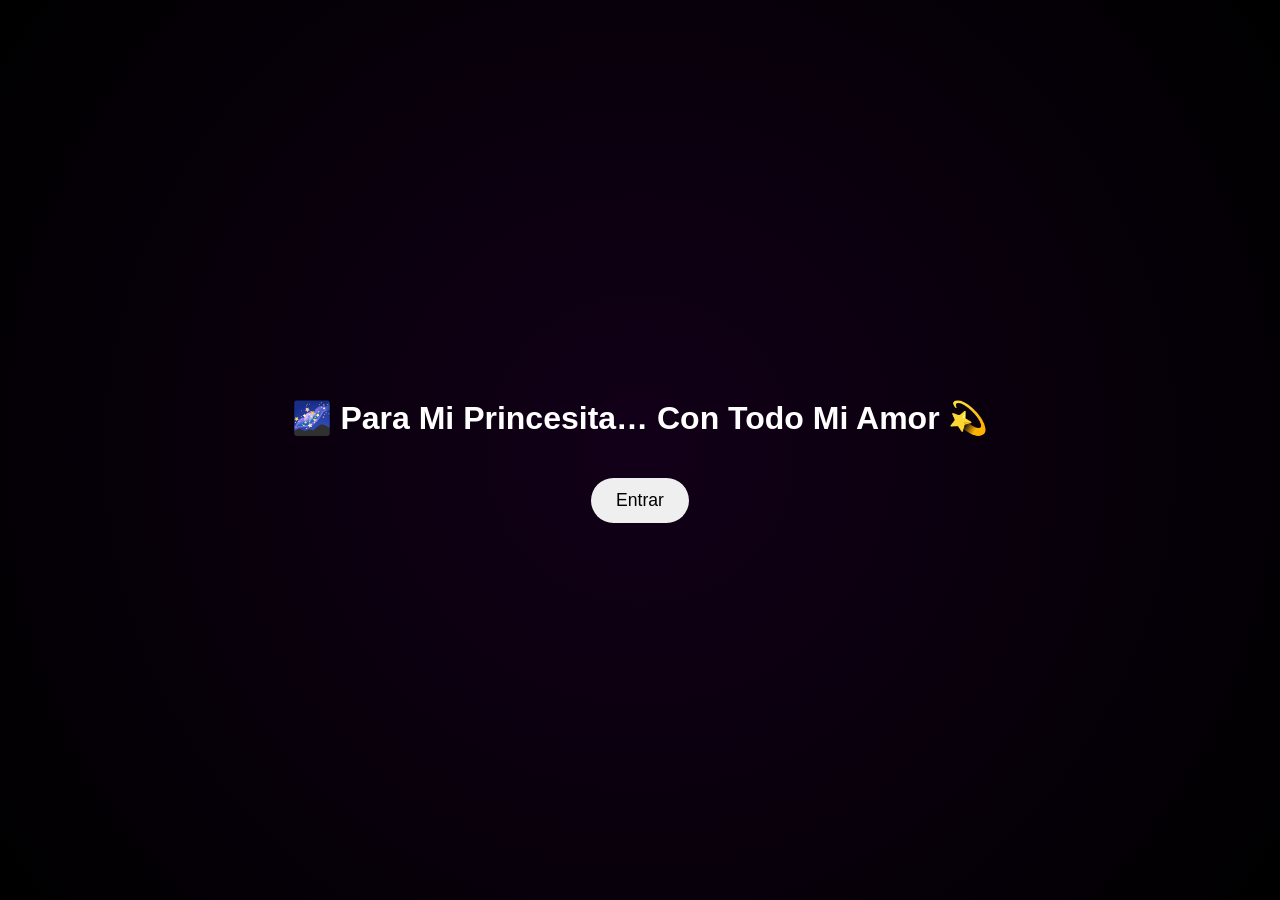
==== index.html @ dbf8b896 "Update and rename princesa.html to index.html" ====
<!DOCTYPE html>
<html lang="es">
<head>
    <meta charset="UTF-8">
    <meta name="viewport" content="width=device-width, initial-scale=1.0">
    <title>❤️ TE AMOOO ❤️ ️</title>

    <style>
        html, body {
            margin: 0;
            padding: 0;
            overflow: hidden;
            background: black;
            font-family: Arial, sans-serif;
        }

        /* INTRO */
        .intro {
            position: fixed;
            width: 100%;
            height: 100%;
            background: radial-gradient(circle, #120018, #000);
            display: flex;
            justify-content: center;
            align-items: center;
            flex-direction: column;
            z-index: 10;
            color: white;
            text-align: center;
        }

        .intro button {
            margin-top: 20px;
            padding: 12px 25px;
            font-size: 1.1em;
            border-radius: 25px;
            border: none;
            cursor: pointer;
        }

        /* UNIVERSO */
        #universo {
            position: fixed;
            width: 100vw;
            height: 100vh;
            perspective: 1000px;
            transform-style: preserve-3d;
            background: radial-gradient(ellipse at center, #050010 0%, #000000 80%);
            overflow: hidden;
        }

        /* Estrellas fondo */
        .star {
            position: absolute;
            background: white;
            border-radius: 50%;
        }

        /* LLUVIA */
        .falling-star {
            position: fixed;
            width: 2px;
            height: 80px;
            background: linear-gradient(white, transparent);
            opacity: 0.8;
            animation: fall linear forwards;
        }

        @keyframes fall {
            from {
                transform: translateY(-100px);
                opacity: 1;
            }
            to {
                transform: translateY(110vh);
                opacity: 0;
            }
        }

        /* CARTA */
        .carta {
            position: fixed;
            top: 50%;
            left: 50%;
            transform: translate(-50%, -50%) scale(0.8);
            width: 85%;
            max-width: 450px;
            background: rgba(255,255,255,0.08);
            backdrop-filter: blur(15px);
            color: white;
            padding: 30px;
            border-radius: 20px;
            display: none;
            box-shadow: 0 0 30px #ff4d6d;
            text-align: center;
            opacity: 0;
            transition: 0.6s ease;
        }

        .carta.activa {
            opacity: 1;
            transform: translate(-50%, -50%) scale(1);
        }

        /* Latido */
        @keyframes latido {
            0% { transform: translate(-50%, -50%) scale(1); }
            50% { transform: translate(-50%, -50%) scale(1.03); }
            100% { transform: translate(-50%, -50%) scale(1); }
        }

        /* MENSAJE FINAL */
        .final {
            position: fixed;
            top: 50%;
            left: 50%;
            transform: translate(-50%, -50%);
            color: white;
            font-size: 2em;
            text-align: center;
            opacity: 0;
            transition: 2s;
            text-shadow: 0 0 20px #ff4d6d;
        }
    </style>
</head>

<body>

<div class="intro" id="intro">
    <h1>🌌 Para Mi Princesita… Con Todo Mi Amor 💫</h1>
    <button onclick="iniciar()">Entrar</button>
</div>

<div id="universo"></div>

<div class="carta" id="carta">
    <h3>Para ti ❤️</h3>
    <p id="textoCarta"></p>
    <button onclick="cerrarCarta()">Cerrar</button>
</div>

<audio id="musica" loop>
    <source src="https://cdn.pixabay.com/download/audio/2022/03/15/audio_c8c8a73467.mp3?filename=romantic-background-112191.mp3" type="audio/mpeg">
</audio>

<script>
    const universo = document.getElementById("universo");
    const textoCarta = document.getElementById("textoCarta");
    const musica = document.getElementById("musica");

    const mensaje = `Princesa...

Desde que llegaste a mi vida,
no todo ha sido fácil y lo sabes.

Hemos tenido días dias dificiles...
momentos de dudas y de luchas...
obstáculos que parecían interminables como ahora la distancia.

Pero siempre encontramos la manera.

La manera de volver a estar bien.
De elegirnos.
De seguir juntos.

Gracias por quedarte mi amor.
Gracias por no soltarme ni dejarme ir
cuando todo se siente pesado.

Ojitos bellos...

Aunque a veces no me creas,
cuando siento que mi vida se vuelve tenue,
tú eres quien me muestra que aun hay luz.

Desde el momento que te vi aqui en canada quede enamorado de ti
eras mi insomio la razon por la que mi mente no descasaba
 ......te amo con todo lo posible y lo imposible

Eres mi mundo...
mi bebé...
mi todo.
Mi princesa.

❤️TE AMO❤️TE AMO❤️TE AMO❤️`;


    // ESTRELLAS 3D
    for (let i = 0; i < 800; i++) {
        let star = document.createElement("div");
        star.className = "star";

        let x = (Math.random() - 0.5) * 3000;
        let y = (Math.random() - 0.5) * 3000;
        let z = Math.random() * 3000;

        star.style.transform = `translate3d(${x}px, ${y}px, ${-z}px)`;

        let size = (3000 - z) / 1500;
        star.style.width = size + "px";
        star.style.height = size + "px";

        universo.appendChild(star);
    }


    // Movimiento 3D
    document.addEventListener("mousemove", (e) => {
        let rotX = (e.clientY / window.innerHeight - 0.5) * 20;
        let rotY = (e.clientX / window.innerWidth - 0.5) * 20;

        universo.style.transform = `
    rotateX(${-rotX}deg)
    rotateY(${rotY}deg)
  `;
    });


    // Máquina de escribir mejorada
    function escribirTexto(texto, i = 0) {
        if (i < texto.length) {
            textoCarta.innerHTML += texto.charAt(i) === "\n" ? "<br>" : texto.charAt(i);

            let delay = 35;

            if (texto.charAt(i) === ".") delay = 400;
            if (texto.charAt(i) === ",") delay = 150;
            if (texto.charAt(i) === "\n") delay = 200;

            setTimeout(() => escribirTexto(texto, i + 1), delay);
        } else {
            activarLatido();
        }
    }


    // Latido
    function activarLatido() {
        let carta = document.getElementById("carta");
        carta.style.animation = "latido 1.5s infinite";
    }


    // Iniciar
    function iniciar() {
        document.getElementById("intro").style.display = "none";
        musica.play();

        setTimeout(() => {
            let carta = document.getElementById("carta");
            carta.style.display = "block";
            setTimeout(() => carta.classList.add("activa"), 50);
            escribirTexto(mensaje);
        }, 1500);
    }


    // Cerrar carta
    function cerrarCarta() {
        let carta = document.getElementById("carta");
        carta.classList.remove("activa");
        carta.style.animation = "none";

        setTimeout(() => {
            carta.style.display = "none";
            mostrarMensajeFinal();
            iniciarLluvia();
        }, 600);
    }


    // Mensaje final
    function mostrarMensajeFinal() {
        let mensajeFinal = document.createElement("div");
        mensajeFinal.className = "final";
        mensajeFinal.innerHTML = "Siempre serás mi universo 💫❤️";

        document.body.appendChild(mensajeFinal);

        setTimeout(() => {
            mensajeFinal.style.opacity = "1";
        }, 100);
    }


    // Lluvia de estrellas
    function iniciarLluvia() {
        setInterval(() => {
            let estrella = document.createElement("div");
            estrella.className = "falling-star";

            estrella.style.left = Math.random() * window.innerWidth + "px";
            estrella.style.animationDuration = (Math.random() * 2 + 1) + "s";

            document.body.appendChild(estrella);

            setTimeout(() => estrella.remove(), 3000);
        }, 200);
    }
</script>

</body>
</html>
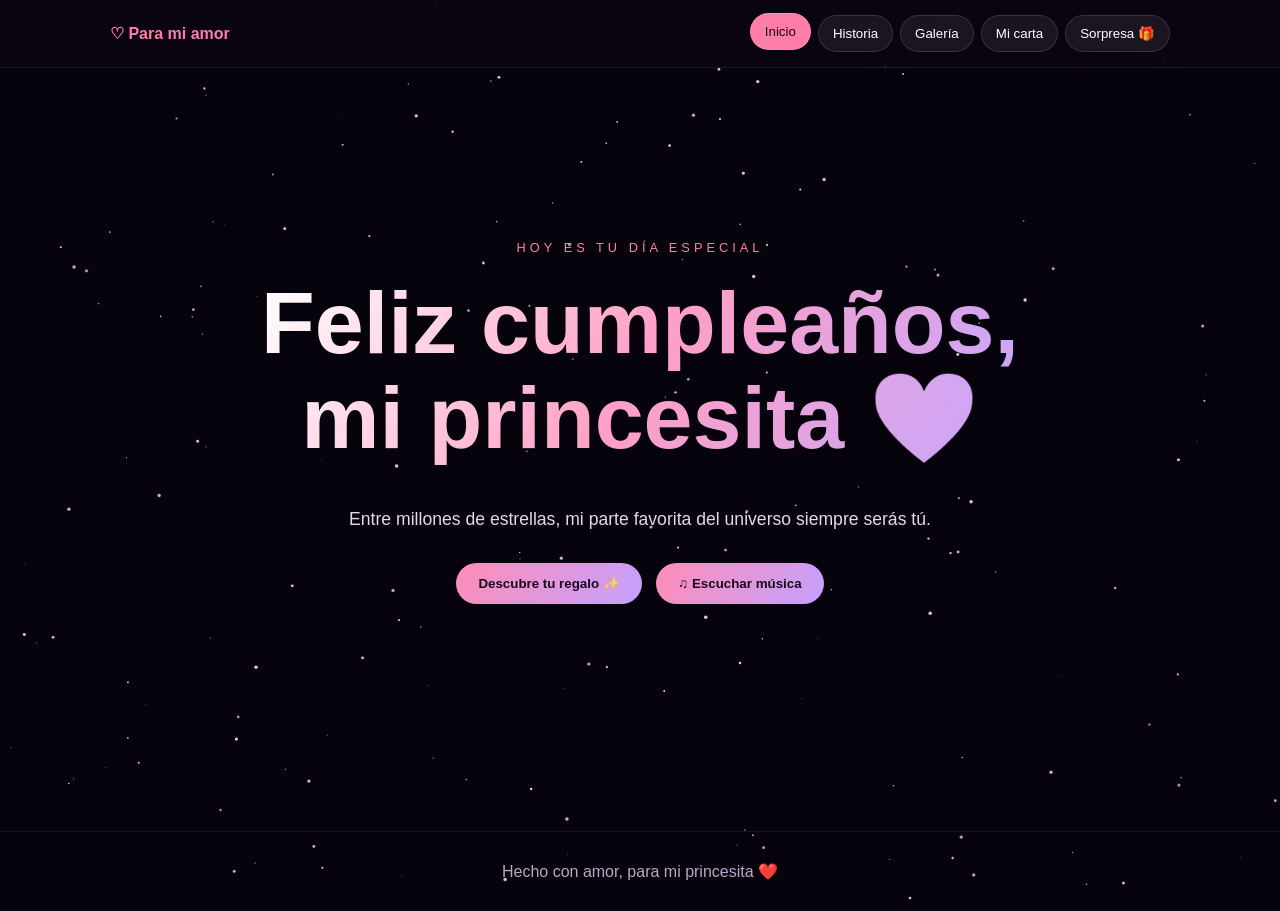
==== commit ed12262b: "Refactor index.html with new design and features" ====
--- a/index.html
+++ b/index.html
@@ -1,303 +1,577 @@
+
 <!DOCTYPE html>
 <html lang="es">
 <head>
-    <meta charset="UTF-8">
-    <meta name="viewport" content="width=device-width, initial-scale=1.0">
-    <title>❤️ TE AMOOO ❤️ ️</title>
-
-    <style>
-        html, body {
-            margin: 0;
-            padding: 0;
-            overflow: hidden;
-            background: black;
-            font-family: Arial, sans-serif;
-        }
-
-        /* INTRO */
-        .intro {
-            position: fixed;
-            width: 100%;
-            height: 100%;
-            background: radial-gradient(circle, #120018, #000);
-            display: flex;
-            justify-content: center;
-            align-items: center;
-            flex-direction: column;
-            z-index: 10;
-            color: white;
-            text-align: center;
-        }
-
-        .intro button {
-            margin-top: 20px;
-            padding: 12px 25px;
-            font-size: 1.1em;
-            border-radius: 25px;
-            border: none;
-            cursor: pointer;
-        }
-
-        /* UNIVERSO */
-        #universo {
-            position: fixed;
-            width: 100vw;
-            height: 100vh;
-            perspective: 1000px;
-            transform-style: preserve-3d;
-            background: radial-gradient(ellipse at center, #050010 0%, #000000 80%);
-            overflow: hidden;
-        }
-
-        /* Estrellas fondo */
-        .star {
-            position: absolute;
-            background: white;
-            border-radius: 50%;
-        }
-
-        /* LLUVIA */
-        .falling-star {
-            position: fixed;
-            width: 2px;
-            height: 80px;
-            background: linear-gradient(white, transparent);
-            opacity: 0.8;
-            animation: fall linear forwards;
-        }
-
-        @keyframes fall {
-            from {
-                transform: translateY(-100px);
-                opacity: 1;
-            }
-            to {
-                transform: translateY(110vh);
-                opacity: 0;
-            }
-        }
-
-        /* CARTA */
-        .carta {
-            position: fixed;
-            top: 50%;
-            left: 50%;
-            transform: translate(-50%, -50%) scale(0.8);
-            width: 85%;
-            max-width: 450px;
-            background: rgba(255,255,255,0.08);
-            backdrop-filter: blur(15px);
-            color: white;
-            padding: 30px;
-            border-radius: 20px;
-            display: none;
-            box-shadow: 0 0 30px #ff4d6d;
-            text-align: center;
-            opacity: 0;
-            transition: 0.6s ease;
-        }
-
-        .carta.activa {
-            opacity: 1;
-            transform: translate(-50%, -50%) scale(1);
-        }
-
-        /* Latido */
-        @keyframes latido {
-            0% { transform: translate(-50%, -50%) scale(1); }
-            50% { transform: translate(-50%, -50%) scale(1.03); }
-            100% { transform: translate(-50%, -50%) scale(1); }
-        }
-
-        /* MENSAJE FINAL */
-        .final {
-            position: fixed;
-            top: 50%;
-            left: 50%;
-            transform: translate(-50%, -50%);
-            color: white;
-            font-size: 2em;
-            text-align: center;
-            opacity: 0;
-            transition: 2s;
-            text-shadow: 0 0 20px #ff4d6d;
-        }
-    </style>
+<meta charset="UTF-8">
+<meta name="viewport" content="width=device-width, initial-scale=1.0">
+<title>Para mi Prianaaaaaaaaaaaa  ❤️</title>
+
+<style>
+:root {
+  --pink: #ff7da8;
+  --purple: #a78bfa;
+  --glass: rgba(255,255,255,.07);
+}
+
+* { box-sizing: border-box; }
+
+html { scroll-behavior: smooth; }
+
+body {
+  margin: 0;
+  min-height: 100vh;
+  background: #07030d;
+  color: #fff;
+  font-family: Arial, sans-serif;
+  overflow-x: hidden;
+}
+
+#stars {
+  position: fixed;
+  inset: 0;
+  width: 100%;
+  height: 100%;
+  z-index: -1;
+  pointer-events: none;
+}
+
+header {
+  position: sticky;
+  top: 0;
+  z-index: 10;
+  background: rgba(10,5,18,.85);
+  backdrop-filter: blur(16px);
+  border-bottom: 1px solid #ffffff15;
+}
+
+.nav {
+  max-width: 1100px;
+  margin: auto;
+  padding: 15px 20px;
+  display: flex;
+  align-items: center;
+  justify-content: space-between;
+  gap: 15px;
+}
+
+.logo {
+  color: var(--pink);
+  font-weight: bold;
+  white-space: nowrap;
+}
+
+.menu {
+  display: flex;
+  gap: 7px;
+  flex-wrap: wrap;
+  justify-content: center;
+}
+
+.menu button, .btn {
+  border: 1px solid #ffffff20;
+  border-radius: 25px;
+  padding: 10px 14px;
+  background: var(--glass);
+  color: white;
+  cursor: pointer;
+  transition: .25s;
+}
+
+.menu button:hover, .menu button.active,
+.btn:hover {
+  background: var(--pink);
+  color: #180613;
+  transform: translateY(-2px);
+}
+
+main {
+  max-width: 1000px;
+  margin: auto;
+  padding: 35px 20px 80px;
+}
+
+.page {
+  display: none;
+  animation: appear .6s ease;
+}
+
+.page.active { display: block; }
+
+@keyframes appear {
+  from { opacity: 0; transform: translateY(12px); }
+  to { opacity: 1; transform: translateY(0); }
+}
+
+.hero {
+  min-height: 72vh;
+  display: flex;
+  flex-direction: column;
+  justify-content: center;
+  align-items: center;
+  text-align: center;
+}
+
+.eyebrow {
+  color: var(--pink);
+  letter-spacing: 4px;
+  font-size: .8rem;
+  text-transform: uppercase;
+}
+
+h1 {
+  font-size: clamp(2.5rem, 8vw, 5.5rem);
+  line-height: 1.08;
+  margin: 20px 0;
+  background: linear-gradient(120deg, #fff, #ff9fc5, #c4a7ff);
+  -webkit-background-clip: text;
+  color: transparent;
+}
+
+h2 {
+  color: #ffabc9;
+  font-size: clamp(1.8rem, 5vw, 3rem);
+}
+
+p {
+  line-height: 1.85;
+  color: #e2d9eb;
+}
+
+.lead {
+  max-width: 600px;
+  font-size: 1.1rem;
+}
+
+.btn {
+  display: inline-block;
+  margin: 10px 5px;
+  padding: 13px 22px;
+  background: linear-gradient(120deg, #ff8db5, #c4a1ff);
+  color: #19091d;
+  font-weight: bold;
+  border: none;
+}
+
+.panel {
+  background: var(--glass);
+  border: 1px solid #ffffff15;
+  border-radius: 22px;
+  padding: clamp(20px, 5vw, 38px);
+  margin: 20px 0;
+  box-shadow: 0 10px 45px #0004;
+  backdrop-filter: blur(12px);
+}
+
+.grid {
+  display: grid;
+  grid-template-columns: repeat(2, minmax(0, 1fr));
+  gap: 16px;
+}
+
+.memory {
+  min-height: 150px;
+  display: flex;
+  flex-direction: column;
+  justify-content: center;
+  align-items: center;
+  text-align: center;
+  border-radius: 18px;
+  padding: 20px;
+  background: linear-gradient(145deg, #35203e, #171024);
+  border: 1px solid #ffffff12;
+}
+
+.memory span { font-size: 2rem; }
+
+.photo {
+  width: 100%;
+  aspect-ratio: 4 / 3;
+  object-fit: cover;
+  border-radius: 14px;
+  margin-top: 10px;
+}
+
+.letter {
+  white-space: pre-line;
+  min-height: 180px;
+  font-size: 1.05rem;
+}
+
+.center { text-align: center; }
+
+.big-heart {
+  font-size: clamp(4rem, 12vw, 7rem);
+  animation: heartbeat 1.5s infinite;
+  filter: drop-shadow(0 0 25px #ff4d8d);
+}
+
+@keyframes heartbeat {
+  50% { transform: scale(1.12); }
+}
+
+footer {
+  text-align: center;
+  padding: 30px 15px;
+  color: #b9a8c8;
+  border-top: 1px solid #ffffff12;
+}
+
+@media (max-width: 650px) {
+  .nav {
+    flex-direction: column;
+    padding: 12px;
+  }
+
+  .menu { gap: 5px; }
+
+  .menu button {
+    padding: 9px 10px;
+    font-size: .8rem;
+  }
+
+  main { padding: 20px 14px 50px; }
+  .grid { grid-template-columns: 1fr; }
+  .hero { min-height: 65vh; }
+}
+
+@media (prefers-reduced-motion: reduce) {
+  *, *::before, *::after {
+    animation-duration: .01ms !important;
+    scroll-behavior: auto !important;
+  }
+}
+</style>
 </head>
 
 <body>
 
-<div class="intro" id="intro">
-    <h1>🌌 Para Mi Princesita… Con Todo Mi Amor 💫</h1>
-    <button onclick="iniciar()">Entrar</button>
-</div>
-
-<div id="universo"></div>
-
-<div class="carta" id="carta">
-    <h3>Para ti ❤️</h3>
-    <p id="textoCarta"></p>
-    <button onclick="cerrarCarta()">Cerrar</button>
-</div>
-
-<audio id="musica" loop>
-    <source src="https://cdn.pixabay.com/download/audio/2022/03/15/audio_c8c8a73467.mp3?filename=romantic-background-112191.mp3" type="audio/mpeg">
+<canvas id="stars"></canvas>
+
+<header>
+  <nav class="nav">
+    <div class="logo">♡ Para mi amor</div>
+
+    <div class="menu">
+      <button class="active" data-page="inicio">Inicio</button>
+      <button data-page="historia">Historia</button>
+      <button data-page="galeria">Galería</button>
+      <button data-page="carta">Mi carta</button>
+      <button data-page="sorpresa">Sorpresa 🎁</button>
+    </div>
+  </nav>
+</header>
+
+<main>
+
+  <section class="page active" id="inicio">
+    <div class="hero">
+      <div class="eyebrow">Hoy es tu día especial</div>
+      <h1>Feliz cumpleaños,<br>mi princesita ❤️</h1>
+
+      <p class="lead">
+        Entre millones de estrellas, mi parte favorita
+        del universo siempre serás tú.
+      </p>
+
+      <div>
+        <button class="btn" onclick="showPage('historia')">
+          Descubre tu regalo ✨
+        </button>
+        <button class="btn" onclick="toggleMusic()" id="musicBtn">
+          ♫ Escuchar música
+        </button>
+      </div>
+    </div>
+  </section>
+
+  <section class="page" id="historia">
+    <div class="panel">
+      <div class="eyebrow">Tú y yo</div>
+      <h2>Nuestra historia 💗</h2>
+
+      <p>
+        Mi princesa, nuestra historia tiene momentos bonitos,
+        días difíciles, risas y cosas que hemos tenido que
+        aprender juntos. Y cada recuerdo forma parte de lo
+        que somos.
+      </p>
+
+      <div class="grid">
+        <div class="memory">
+          <span>🌷</span>
+          <h3>Un comienzo</h3>
+          <p>Todo lo que nos llevó a encontrarnos.</p>
+        </div>
+
+        <div class="memory">
+          <span>🌙</span>
+          <h3>Nuestros momentos</h3>
+          <p>Esos recuerdos que guardo con cariño.</p>
+        </div>
+
+        <div class="memory">
+          <span>🫶</span>
+          <h3>Lo que superamos</h3>
+          <p>Lo que hemos aprendido estando juntos.</p>
+        </div>
+
+        <div class="memory">
+          <span>✨</span>
+          <h3>Lo que viene</h3>
+          <p>Todos los recuerdos que todavía nos esperan.</p>
+        </div>
+      </div>
+
+      <p>
+        Después cambiaremos estos textos por momentos
+        reales de nuestra historia.
+      </p>
+    </div>
+  </section>
+
+  <section class="page" id="galeria">
+    <div class="panel">
+      <div class="eyebrow">Recuerdos nuestros</div>
+      <h2>Nuestra pequeña galería 📸</h2>
+
+      <p>
+        Cada foto tiene algo que me gustaría volver a vivir.
+        Aquí vamos a guardar nuestros momentos favoritos.
+      </p>
+
+      <div class="grid">
+        <div class="memory">
+          <span>📷</span>
+          <h3>Nuestro recuerdo favorito</h3>
+          <p>Primera foto por añadir.</p>
+        </div>
+
+        <div class="memory">
+          <span>💞</span>
+          <h3>Una foto especial</h3>
+          <p>Una imagen que nos haga sonreír.</p>
+        </div>
+
+        <div class="memory">
+          <span>🌸</span>
+          <h3>Un día bonito</h3>
+          <p>Un momento que nunca quiero olvidar.</p>
+        </div>
+
+        <div class="memory">
+          <span>🌌</span>
+          <h3>Tú y yo</h3>
+          <p>Porque mis recuerdos favoritos te incluyen.</p>
+        </div>
+      </div>
+
+      <p>
+        Cuando me pases las fotos, reemplazaremos
+        estos espacios con imágenes reales.
+      </p>
+    </div>
+  </section>
+
+  <section class="page" id="carta">
+    <div class="panel">
+      <div class="eyebrow">Unas palabras para ti</div>
+      <h2>Mi carta para ti 💌</h2>
+
+      <p>
+        Hay cosas que a veces me cuesta expresar como quisiera,
+        pero eso no significa que no las sienta.
+      </p>
+
+      <div class="letter" id="letterText"></div>
+
+      <button class="btn" onclick="writeLetter()">
+        Leer mi carta ❤️
+      </button>
+    </div>
+  </section>
+
+  <section class="page" id="sorpresa">
+    <div class="panel center">
+      <div class="eyebrow">Una última cosita...</div>
+      <h2>Hay algo que quiero decirte</h2>
+
+      <p>
+        Este pequeño universo tiene un último secreto.
+        ¿Quieres descubrirlo?
+      </p>
+
+      <button class="btn" onclick="revealSurprise()">
+        Abrir mi sorpresa 🎁
+      </button>
+
+      <div id="secret" hidden>
+        <div class="big-heart">❤️</div>
+        <h2>Feliz cumpleaños, mi amor</h2>
+
+        <p>
+          Deseo que este nuevo año de tu vida te traiga
+          alegría, tranquilidad, sueños cumplidos y muchos
+          motivos para sonreír.
+
+          <br><br>
+
+          Gracias por formar parte de mi vida, princesa.
+          Espero poder seguir creando recuerdos bonitos
+          contigo.
+
+          <br><br>
+
+          Te amo muchísimo. ❤️
+        </p>
+
+        <p>Con todo mi amor, para ti. 💗</p>
+      </div>
+    </div>
+  </section>
+
+</main>
+
+<footer>
+  Hecho con amor, para mi princesita ❤️
+</footer>
+
+<audio id="music" loop preload="none">
+  <source
+    src="https://cdn.pixabay.com/download/audio/2022/03/15/audio_c8c8a73467.mp3?filename=romantic-background-112191.mp3"
+    type="audio/mpeg">
 </audio>
 
 <script>
-    const universo = document.getElementById("universo");
-    const textoCarta = document.getElementById("textoCarta");
-    const musica = document.getElementById("musica");
-
-    const mensaje = `Princesa...
-
-Desde que llegaste a mi vida,
-no todo ha sido fácil y lo sabes.
-
-Hemos tenido días dias dificiles...
-momentos de dudas y de luchas...
-obstáculos que parecían interminables como ahora la distancia.
-
-Pero siempre encontramos la manera.
-
-La manera de volver a estar bien.
-De elegirnos.
-De seguir juntos.
-
-Gracias por quedarte mi amor.
-Gracias por no soltarme ni dejarme ir
-cuando todo se siente pesado.
-
-Ojitos bellos...
-
-Aunque a veces no me creas,
-cuando siento que mi vida se vuelve tenue,
-tú eres quien me muestra que aun hay luz.
-
-Desde el momento que te vi aqui en canada quede enamorado de ti
-eras mi insomio la razon por la que mi mente no descasaba
- ......te amo con todo lo posible y lo imposible
-
-Eres mi mundo...
-mi bebé...
-mi todo.
-Mi princesa.
-
-❤️TE AMO❤️TE AMO❤️TE AMO❤️`;
-
-
-    // ESTRELLAS 3D
-    for (let i = 0; i < 800; i++) {
-        let star = document.createElement("div");
-        star.className = "star";
-
-        let x = (Math.random() - 0.5) * 3000;
-        let y = (Math.random() - 0.5) * 3000;
-        let z = Math.random() * 3000;
-
-        star.style.transform = `translate3d(${x}px, ${y}px, ${-z}px)`;
-
-        let size = (3000 - z) / 1500;
-        star.style.width = size + "px";
-        star.style.height = size + "px";
-
-        universo.appendChild(star);
+// NAVEGACIÓN
+function showPage(id) {
+  document.querySelectorAll(".page").forEach(page => {
+    page.classList.remove("active");
+  });
+
+  document.querySelectorAll("[data-page]").forEach(button => {
+    button.classList.toggle("active", button.dataset.page === id);
+  });
+
+  document.getElementById(id).classList.add("active");
+  window.scrollTo({ top: 0, behavior: "smooth" });
+}
+
+document.querySelectorAll("[data-page]").forEach(button => {
+  button.addEventListener("click", () => showPage(button.dataset.page));
+});
+
+// MÚSICA: requiere que el navegador permita reproducirla.
+const music = document.getElementById("music");
+
+async function toggleMusic() {
+  const button = document.getElementById("musicBtn");
+
+  if (music.paused) {
+    try {
+      await music.play();
+      button.textContent = "♫ Pausar música";
+    } catch {
+      button.textContent = "No se pudo reproducir";
     }
-
-
-    // Movimiento 3D
-    document.addEventListener("mousemove", (e) => {
-        let rotX = (e.clientY / window.innerHeight - 0.5) * 20;
-        let rotY = (e.clientX / window.innerWidth - 0.5) * 20;
-
-        universo.style.transform = `
-    rotateX(${-rotX}deg)
-    rotateY(${rotY}deg)
-  `;
-    });
-
-
-    // Máquina de escribir mejorada
-    function escribirTexto(texto, i = 0) {
-        if (i < texto.length) {
-            textoCarta.innerHTML += texto.charAt(i) === "\n" ? "<br>" : texto.charAt(i);
-
-            let delay = 35;
-
-            if (texto.charAt(i) === ".") delay = 400;
-            if (texto.charAt(i) === ",") delay = 150;
-            if (texto.charAt(i) === "\n") delay = 200;
-
-            setTimeout(() => escribirTexto(texto, i + 1), delay);
-        } else {
-            activarLatido();
-        }
-    }
-
-
-    // Latido
-    function activarLatido() {
-        let carta = document.getElementById("carta");
-        carta.style.animation = "latido 1.5s infinite";
-    }
-
-
-    // Iniciar
-    function iniciar() {
-        document.getElementById("intro").style.display = "none";
-        musica.play();
-
-        setTimeout(() => {
-            let carta = document.getElementById("carta");
-            carta.style.display = "block";
-            setTimeout(() => carta.classList.add("activa"), 50);
-            escribirTexto(mensaje);
-        }, 1500);
-    }
-
-
-    // Cerrar carta
-    function cerrarCarta() {
-        let carta = document.getElementById("carta");
-        carta.classList.remove("activa");
-        carta.style.animation = "none";
-
-        setTimeout(() => {
-            carta.style.display = "none";
-            mostrarMensajeFinal();
-            iniciarLluvia();
-        }, 600);
-    }
-
-
-    // Mensaje final
-    function mostrarMensajeFinal() {
-        let mensajeFinal = document.createElement("div");
-        mensajeFinal.className = "final";
-        mensajeFinal.innerHTML = "Siempre serás mi universo 💫❤️";
-
-        document.body.appendChild(mensajeFinal);
-
-        setTimeout(() => {
-            mensajeFinal.style.opacity = "1";
-        }, 100);
-    }
-
-
-    // Lluvia de estrellas
-    function iniciarLluvia() {
-        setInterval(() => {
-            let estrella = document.createElement("div");
-            estrella.className = "falling-star";
-
-            estrella.style.left = Math.random() * window.innerWidth + "px";
-            estrella.style.animationDuration = (Math.random() * 2 + 1) + "s";
-
-            document.body.appendChild(estrella);
-
-            setTimeout(() => estrella.remove(), 3000);
-        }, 200);
-    }
+  } else {
+    music.pause();
+    button.textContent = "♫ Escuchar música";
+  }
+}
+
+// CARTA: puedes cambiar este texto por tus propias palabras.
+const letter = `Mi princesita hermosa ❤️
+
+Hoy quiero desearte un cumpleaños muy bonito.
+Quiero que recuerdes lo mucho que vales y todo
+lo bonito que mereces en tu vida.
+
+Sé que no siempre hago todo perfecto, pero quiero
+seguir aprendiendo a demostrarte lo importante
+que eres para mí, no solamente con palabras,
+sino también con mis acciones.
+
+Gracias por los momentos que compartimos,
+por las risas y por todo lo que seguimos aprendiendo.
+
+Espero que hoy tengas motivos para sonreír
+y que este nuevo año te traiga muchísima felicidad.
+
+Feliz cumpleaños, mi amor.
+Te amo muchísimo. ❤️`;
+
+let typingTimer;
+
+function writeLetter() {
+  const output = document.getElementById("letterText");
+  clearTimeout(typingTimer);
+  output.textContent = "";
+
+  let index = 0;
+
+  function type() {
+    if (index >= letter.length) return;
+
+    output.textContent += letter[index];
+    index++;
+
+    typingTimer = setTimeout(type, 28);
+  }
+
+  type();
+}
+
+// SORPRESA
+function revealSurprise() {
+  document.getElementById("secret").hidden = false;
+}
+
+// ESTRELLAS ANIMADAS
+const canvas = document.getElementById("stars");
+const ctx = canvas.getContext("2d");
+let stars = [];
+
+function resizeStars() {
+  const dpr = Math.min(window.devicePixelRatio || 1, 2);
+
+  canvas.width = innerWidth * dpr;
+  canvas.height = innerHeight * dpr;
+  canvas.style.width = innerWidth + "px";
+  canvas.style.height = innerHeight + "px";
+
+  ctx.setTransform(dpr, 0, 0, dpr, 0, 0);
+
+  stars = Array.from({ length: Math.min(
+    180, Math.floor(innerWidth / 4)
+  ) }, () => ({
+    x: Math.random() * innerWidth,
+    y: Math.random() * innerHeight,
+    r: Math.random() * 1.5 + .3,
+    a: Math.random(),
+    speed: Math.random() * .012 + .003
+  }));
+}
+
+function drawStars() {
+  ctx.clearRect(0, 0, innerWidth, innerHeight);
+
+  for (const star of stars) {
+    star.a += star.speed;
+
+    const opacity = .35 + (Math.sin(star.a) + 1) * .3;
+
+    ctx.beginPath();
+    ctx.arc(star.x, star.y, star.r, 0, Math.PI * 2);
+    ctx.fillStyle = `rgba(255,220,240,${opacity})`;
+    ctx.fill();
+  }
+
+  requestAnimationFrame(drawStars);
+}
+
+window.addEventListener("resize", resizeStars);
+resizeStars();
+drawStars();
 </script>
 
 </body>
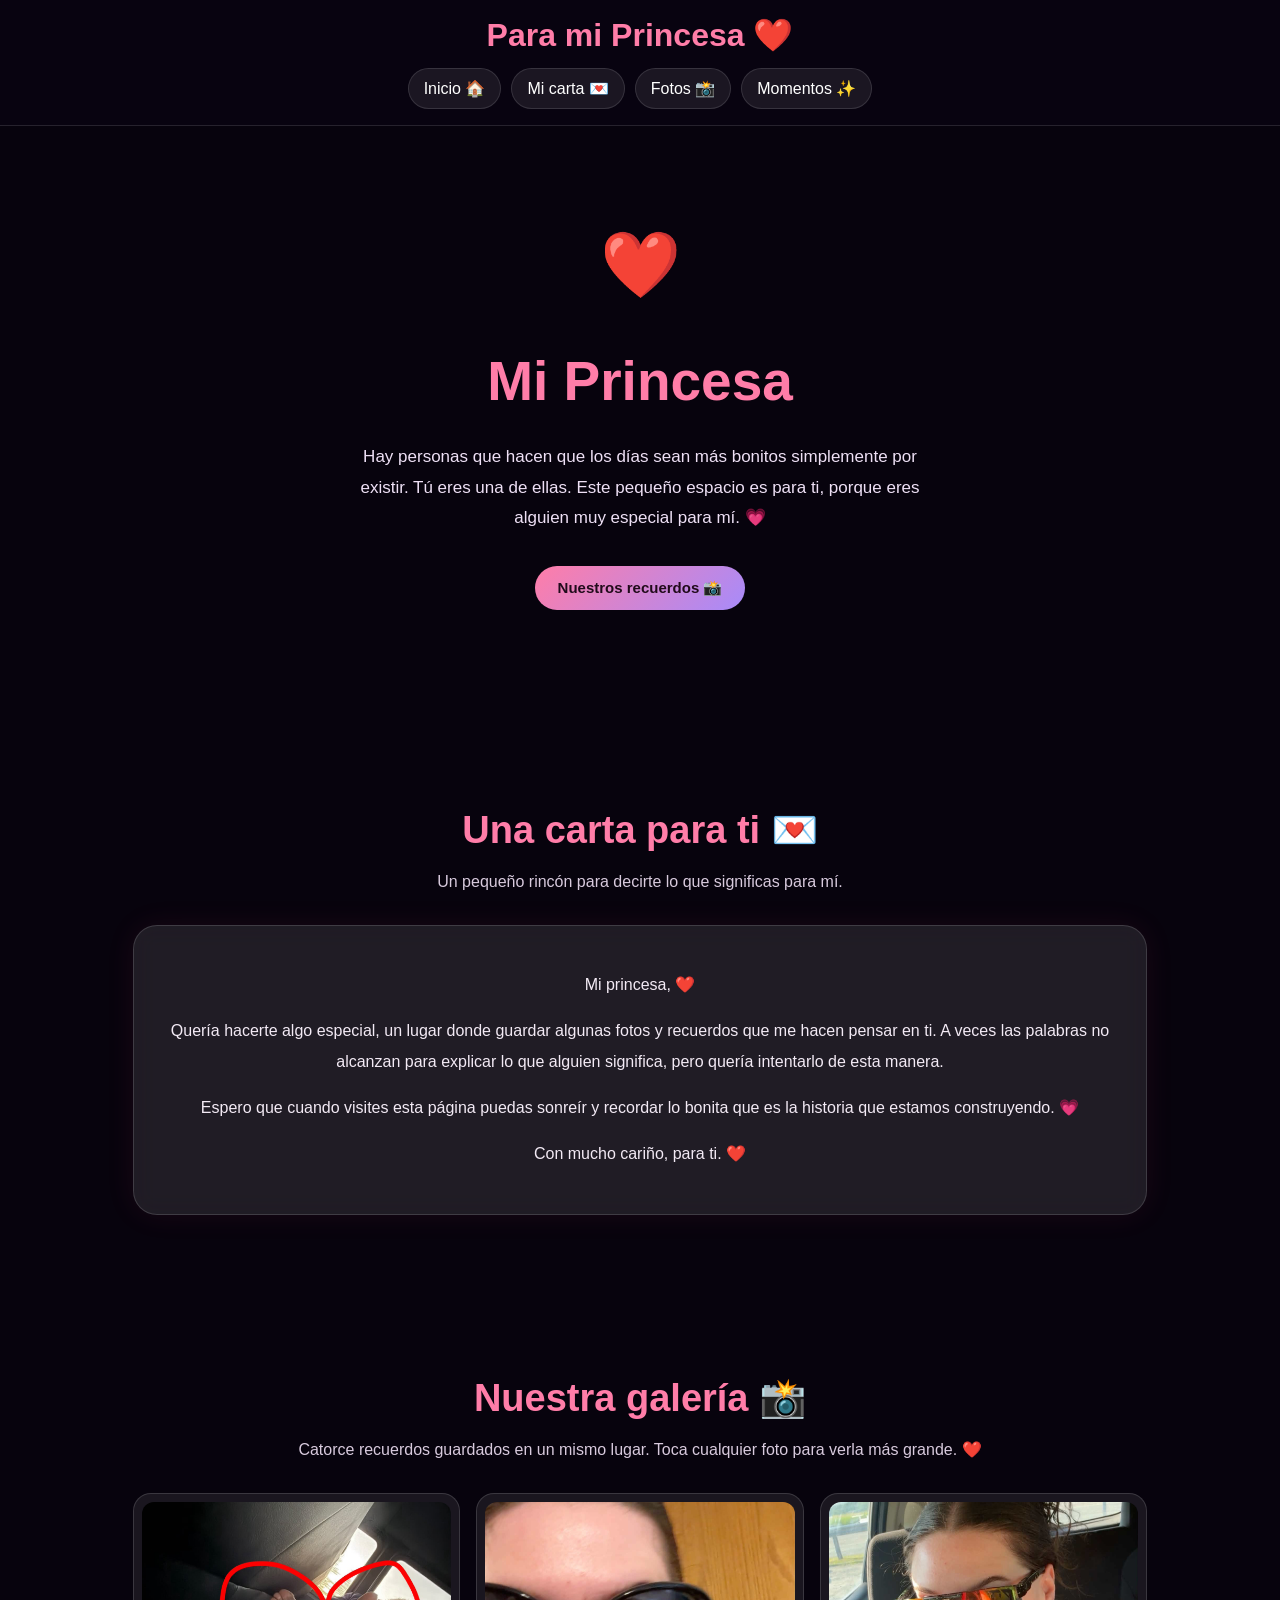
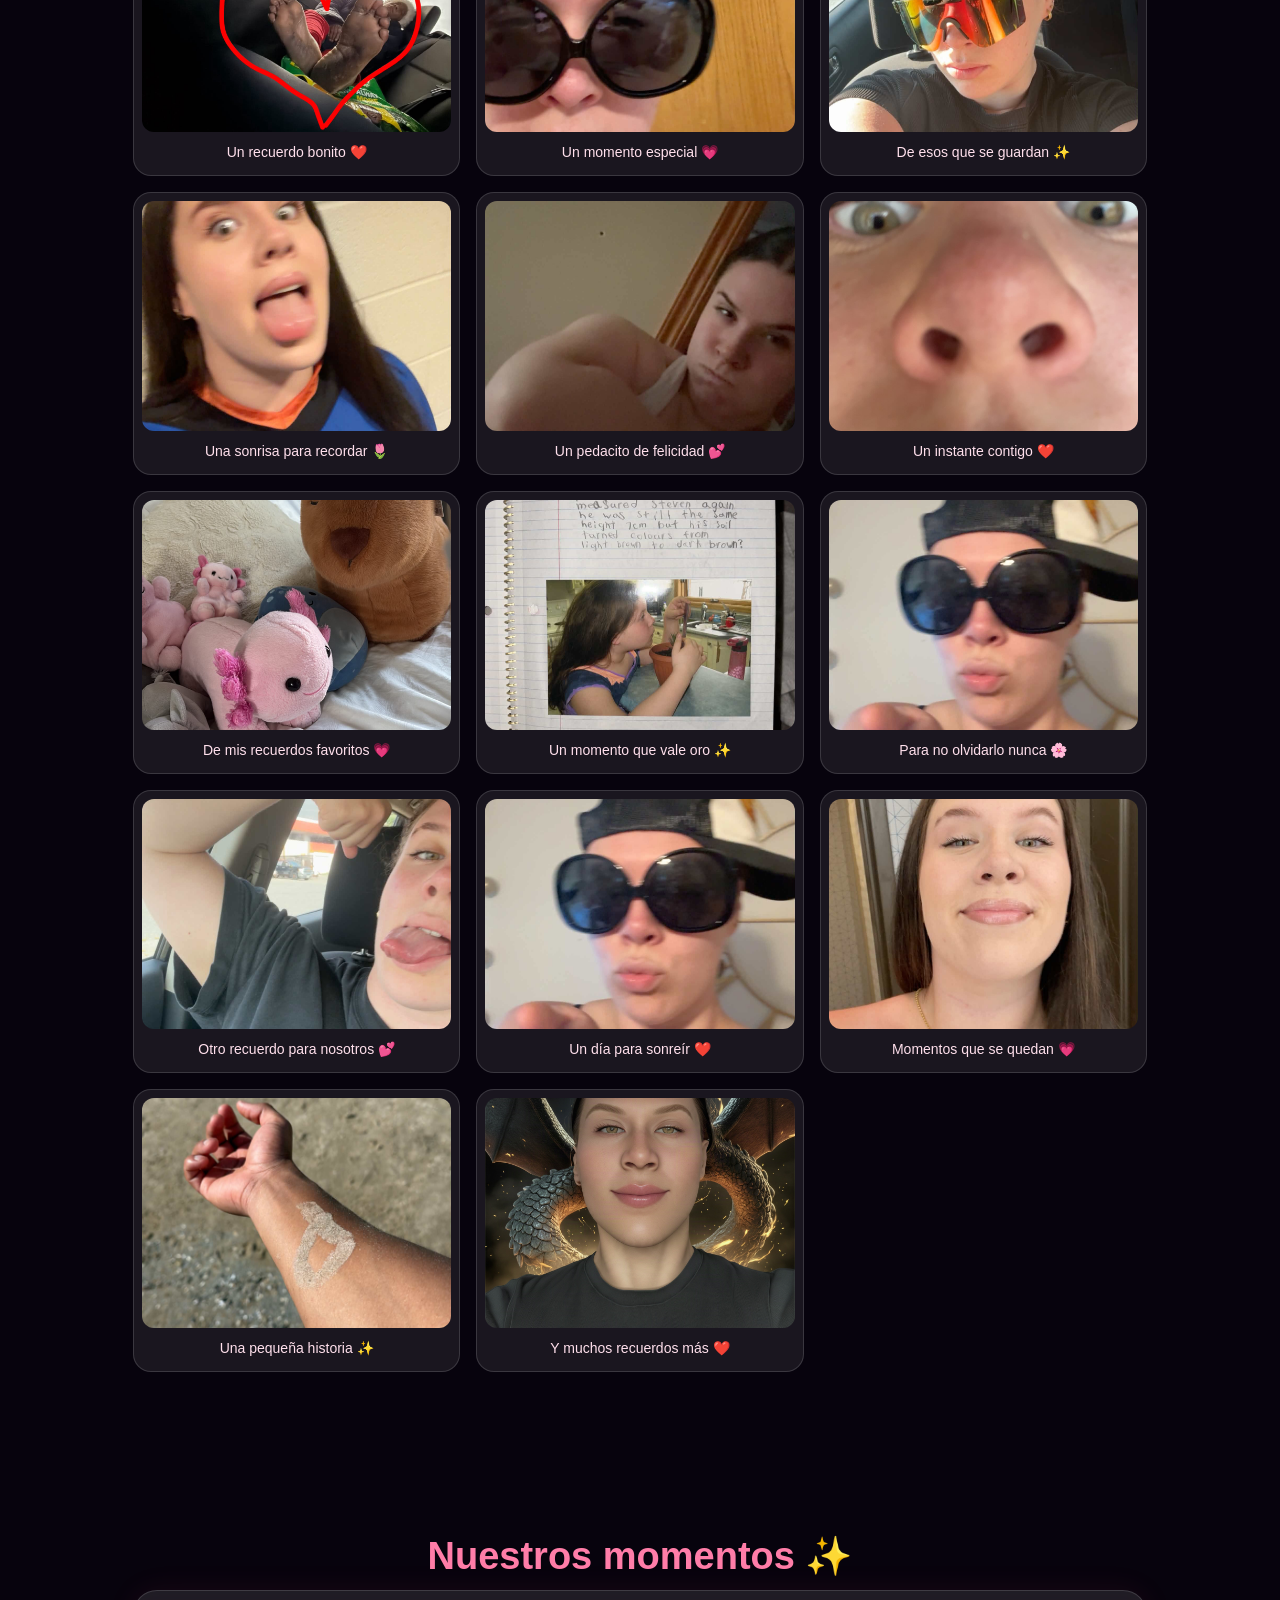
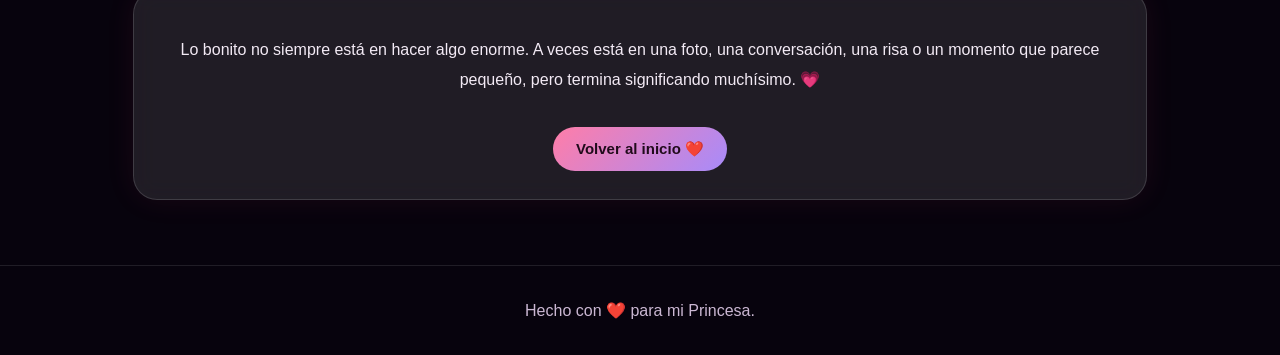
==== commit 118819a5: "Refactor index.html for improved structure and style" ====
--- a/index.html
+++ b/index.html
@@ -4,574 +4,493 @@
 <head>
 <meta charset="UTF-8">
 <meta name="viewport" content="width=device-width, initial-scale=1.0">
-<title>Para mi Prianaaaaaaaaaaaa  ❤️</title>
+<title>Para mi Princesa ❤️</title>
 
 <style>
 :root {
-  --pink: #ff7da8;
-  --purple: #a78bfa;
-  --glass: rgba(255,255,255,.07);
-}
-
-* { box-sizing: border-box; }
-
-html { scroll-behavior: smooth; }
+    --pink: #ff7da8;
+    --purple: #a78bfa;
+    --glass: rgba(255,255,255,0.10);
+}
+
+* {
+    box-sizing: border-box;
+}
+
+html {
+    scroll-behavior: smooth;
+}
 
 body {
-  margin: 0;
-  min-height: 100vh;
-  background: #07030d;
-  color: #fff;
-  font-family: Arial, sans-serif;
-  overflow-x: hidden;
-}
-
-#stars {
-  position: fixed;
-  inset: 0;
-  width: 100%;
-  height: 100%;
-  z-index: -1;
-  pointer-events: none;
+    margin: 0;
+    min-height: 100vh;
+    background: #07030d;
+    color: white;
+    font-family: Arial, sans-serif;
+    overflow-x: hidden;
 }
 
 header {
-  position: sticky;
-  top: 0;
-  z-index: 10;
-  background: rgba(10,5,18,.85);
-  backdrop-filter: blur(16px);
-  border-bottom: 1px solid #ffffff15;
-}
-
-.nav {
-  max-width: 1100px;
-  margin: auto;
-  padding: 15px 20px;
-  display: flex;
-  align-items: center;
-  justify-content: space-between;
-  gap: 15px;
-}
-
-.logo {
-  color: var(--pink);
-  font-weight: bold;
-  white-space: nowrap;
-}
-
-.menu {
-  display: flex;
-  gap: 7px;
-  flex-wrap: wrap;
-  justify-content: center;
-}
-
-.menu button, .btn {
-  border: 1px solid #ffffff20;
-  border-radius: 25px;
-  padding: 10px 14px;
-  background: var(--glass);
-  color: white;
-  cursor: pointer;
-  transition: .25s;
-}
-
-.menu button:hover, .menu button.active,
-.btn:hover {
-  background: var(--pink);
-  color: #180613;
-  transform: translateY(-2px);
-}
-
-main {
-  max-width: 1000px;
-  margin: auto;
-  padding: 35px 20px 80px;
-}
-
-.page {
-  display: none;
-  animation: appear .6s ease;
-}
-
-.page.active { display: block; }
-
-@keyframes appear {
-  from { opacity: 0; transform: translateY(12px); }
-  to { opacity: 1; transform: translateY(0); }
+    position: sticky;
+    top: 0;
+    z-index: 100;
+    background: rgba(10, 4, 18, 0.88);
+    backdrop-filter: blur(14px);
+    border-bottom: 1px solid rgba(255,255,255,0.12);
+    padding: 16px 12px;
+    text-align: center;
+}
+
+header h1 {
+    color: var(--pink);
+    margin: 0 0 14px;
+    font-size: clamp(22px, 5vw, 32px);
+}
+
+nav {
+    display: flex;
+    justify-content: center;
+    gap: 10px;
+    flex-wrap: wrap;
+}
+
+nav a {
+    color: white;
+    text-decoration: none;
+    padding: 10px 15px;
+    border-radius: 25px;
+    background: rgba(255,255,255,0.08);
+    border: 1px solid rgba(255,255,255,0.12);
+    transition: 0.3s;
+}
+
+nav a:hover {
+    background: var(--pink);
+    color: #240817;
+    transform: translateY(-2px);
+}
+
+section {
+    padding: 65px 18px;
+    max-width: 1050px;
+    margin: auto;
+    scroll-margin-top: 150px;
 }
 
 .hero {
-  min-height: 72vh;
-  display: flex;
-  flex-direction: column;
-  justify-content: center;
-  align-items: center;
-  text-align: center;
-}
-
-.eyebrow {
-  color: var(--pink);
-  letter-spacing: 4px;
-  font-size: .8rem;
-  text-transform: uppercase;
-}
-
-h1 {
-  font-size: clamp(2.5rem, 8vw, 5.5rem);
-  line-height: 1.08;
-  margin: 20px 0;
-  background: linear-gradient(120deg, #fff, #ff9fc5, #c4a7ff);
-  -webkit-background-clip: text;
-  color: transparent;
-}
-
-h2 {
-  color: #ffabc9;
-  font-size: clamp(1.8rem, 5vw, 3rem);
-}
-
-p {
-  line-height: 1.85;
-  color: #e2d9eb;
-}
-
-.lead {
-  max-width: 600px;
-  font-size: 1.1rem;
-}
-
-.btn {
-  display: inline-block;
-  margin: 10px 5px;
-  padding: 13px 22px;
-  background: linear-gradient(120deg, #ff8db5, #c4a1ff);
-  color: #19091d;
-  font-weight: bold;
-  border: none;
+    min-height: 65vh;
+    display: flex;
+    flex-direction: column;
+    align-items: center;
+    justify-content: center;
+    text-align: center;
+}
+
+.hero h2 {
+    font-size: clamp(32px, 7vw, 55px);
+    color: var(--pink);
+    margin-bottom: 12px;
+}
+
+.hero p {
+    max-width: 600px;
+    line-height: 1.8;
+    color: #eee0f5;
+    font-size: 17px;
+}
+
+.heart {
+    font-size: 65px;
+    animation: latido 1.2s infinite;
+}
+
+@keyframes latido {
+    0%, 100% { transform: scale(1); }
+    50% { transform: scale(1.18); }
+}
+
+.section-title {
+    text-align: center;
+    color: var(--pink);
+    font-size: clamp(28px, 5vw, 38px);
+    margin-bottom: 12px;
+}
+
+.section-description {
+    text-align: center;
+    color: #d8cadd;
+    margin-bottom: 30px;
+    line-height: 1.7;
 }
 
 .panel {
-  background: var(--glass);
-  border: 1px solid #ffffff15;
-  border-radius: 22px;
-  padding: clamp(20px, 5vw, 38px);
-  margin: 20px 0;
-  box-shadow: 0 10px 45px #0004;
-  backdrop-filter: blur(12px);
-}
-
-.grid {
-  display: grid;
-  grid-template-columns: repeat(2, minmax(0, 1fr));
-  gap: 16px;
-}
-
-.memory {
-  min-height: 150px;
-  display: flex;
-  flex-direction: column;
-  justify-content: center;
-  align-items: center;
-  text-align: center;
-  border-radius: 18px;
-  padding: 20px;
-  background: linear-gradient(145deg, #35203e, #171024);
-  border: 1px solid #ffffff12;
-}
-
-.memory span { font-size: 2rem; }
-
-.photo {
-  width: 100%;
-  aspect-ratio: 4 / 3;
-  object-fit: cover;
-  border-radius: 14px;
-  margin-top: 10px;
-}
-
-.letter {
-  white-space: pre-line;
-  min-height: 180px;
-  font-size: 1.05rem;
-}
-
-.center { text-align: center; }
-
-.big-heart {
-  font-size: clamp(4rem, 12vw, 7rem);
-  animation: heartbeat 1.5s infinite;
-  filter: drop-shadow(0 0 25px #ff4d8d);
-}
-
-@keyframes heartbeat {
-  50% { transform: scale(1.12); }
+    background: var(--glass);
+    border: 1px solid rgba(255,255,255,0.14);
+    backdrop-filter: blur(12px);
+    border-radius: 24px;
+    padding: 28px;
+    box-shadow: 0 0 30px rgba(255,77,109,0.08);
+    text-align: center;
+}
+
+.panel p {
+    line-height: 1.9;
+    color: #f3eaf5;
+}
+
+.main-button {
+    display: inline-block;
+    margin-top: 15px;
+    border: none;
+    border-radius: 25px;
+    padding: 13px 23px;
+    background: linear-gradient(135deg, var(--pink), var(--purple));
+    color: #210b1b;
+    font-weight: bold;
+    font-size: 15px;
+    text-decoration: none;
+    cursor: pointer;
+    transition: 0.3s;
+}
+
+.main-button:hover {
+    transform: scale(1.04);
+}
+
+/* GALERÍA DE LAS 14 FOTOS */
+
+.gallery {
+    display: grid;
+    grid-template-columns: repeat(3, minmax(0, 1fr));
+    gap: 16px;
+}
+
+.photo-card {
+    margin: 0;
+    padding: 8px;
+    background: rgba(255,255,255,0.08);
+    border: 1px solid rgba(255,255,255,0.14);
+    border-radius: 18px;
+    overflow: hidden;
+    transition: transform 0.3s, box-shadow 0.3s;
+}
+
+.photo-card:hover {
+    transform: translateY(-5px);
+    box-shadow: 0 0 22px rgba(255,125,168,0.25);
+}
+
+.photo-card img {
+    display: block;
+    width: 100%;
+    height: 230px;
+    object-fit: cover;
+    border-radius: 12px;
+    cursor: pointer;
+}
+
+.photo-card figcaption {
+    padding: 12px 5px 7px;
+    text-align: center;
+    color: #ffe0ec;
+    font-size: 14px;
+}
+
+/* FOTO AMPLIADA */
+
+.lightbox {
+    display: none;
+    position: fixed;
+    inset: 0;
+    z-index: 500;
+    padding: 20px;
+    background: rgba(0,0,0,0.93);
+    align-items: center;
+    justify-content: center;
+    flex-direction: column;
+}
+
+.lightbox.visible {
+    display: flex;
+}
+
+.lightbox img {
+    max-width: 95%;
+    max-height: 78vh;
+    object-fit: contain;
+    border-radius: 12px;
+    box-shadow: 0 0 30px rgba(255,125,168,0.2);
+}
+
+.close-lightbox {
+    position: absolute;
+    top: 18px;
+    right: 22px;
+    color: white;
+    background: none;
+    border: none;
+    font-size: 38px;
+    cursor: pointer;
+}
+
+.lightbox-caption {
+    color: #ffd6e6;
+    margin-top: 15px;
+    text-align: center;
 }
 
 footer {
-  text-align: center;
-  padding: 30px 15px;
-  color: #b9a8c8;
-  border-top: 1px solid #ffffff12;
-}
-
-@media (max-width: 650px) {
-  .nav {
-    flex-direction: column;
-    padding: 12px;
-  }
-
-  .menu { gap: 5px; }
-
-  .menu button {
-    padding: 9px 10px;
-    font-size: .8rem;
-  }
-
-  main { padding: 20px 14px 50px; }
-  .grid { grid-template-columns: 1fr; }
-  .hero { min-height: 65vh; }
-}
-
-@media (prefers-reduced-motion: reduce) {
-  *, *::before, *::after {
-    animation-duration: .01ms !important;
-    scroll-behavior: auto !important;
-  }
+    padding: 35px 15px;
+    text-align: center;
+    color: #cbb8d3;
+    border-top: 1px solid rgba(255,255,255,0.1);
+}
+
+footer span {
+    color: var(--pink);
+}
+
+@media (max-width: 700px) {
+    .gallery {
+        grid-template-columns: repeat(2, minmax(0, 1fr));
+        gap: 10px;
+    }
+
+    .photo-card img {
+        height: 190px;
+    }
+
+    section {
+        padding: 45px 14px;
+    }
+
+    .panel {
+        padding: 20px;
+    }
+
+    nav {
+        gap: 7px;
+    }
+
+    nav a {
+        padding: 9px 12px;
+        font-size: 14px;
+    }
+}
+
+@media (max-width: 380px) {
+    .gallery {
+        grid-template-columns: 1fr;
+    }
+
+    .photo-card img {
+        height: 260px;
+    }
 }
 </style>
 </head>
 
 <body>
 
-<canvas id="stars"></canvas>
-
 <header>
-  <nav class="nav">
-    <div class="logo">♡ Para mi amor</div>
-
-    <div class="menu">
-      <button class="active" data-page="inicio">Inicio</button>
-      <button data-page="historia">Historia</button>
-      <button data-page="galeria">Galería</button>
-      <button data-page="carta">Mi carta</button>
-      <button data-page="sorpresa">Sorpresa 🎁</button>
-    </div>
-  </nav>
+    <h1>Para mi Princesa ❤️</h1>
+
+    <nav>
+        <a href="#inicio">Inicio 🏠</a>
+        <a href="#carta">Mi carta 💌</a>
+        <a href="#fotos">Fotos 📸</a>
+        <a href="#momentos">Momentos ✨</a>
+    </nav>
 </header>
 
 <main>
 
-  <section class="page active" id="inicio">
-    <div class="hero">
-      <div class="eyebrow">Hoy es tu día especial</div>
-      <h1>Feliz cumpleaños,<br>mi princesita ❤️</h1>
-
-      <p class="lead">
-        Entre millones de estrellas, mi parte favorita
-        del universo siempre serás tú.
-      </p>
-
-      <div>
-        <button class="btn" onclick="showPage('historia')">
-          Descubre tu regalo ✨
-        </button>
-        <button class="btn" onclick="toggleMusic()" id="musicBtn">
-          ♫ Escuchar música
-        </button>
-      </div>
-    </div>
-  </section>
-
-  <section class="page" id="historia">
-    <div class="panel">
-      <div class="eyebrow">Tú y yo</div>
-      <h2>Nuestra historia 💗</h2>
-
-      <p>
-        Mi princesa, nuestra historia tiene momentos bonitos,
-        días difíciles, risas y cosas que hemos tenido que
-        aprender juntos. Y cada recuerdo forma parte de lo
-        que somos.
-      </p>
-
-      <div class="grid">
-        <div class="memory">
-          <span>🌷</span>
-          <h3>Un comienzo</h3>
-          <p>Todo lo que nos llevó a encontrarnos.</p>
+    <!-- INICIO -->
+    <section id="inicio" class="hero">
+        <div class="heart">❤️</div>
+        <h2>Mi Princesa</h2>
+        <p>
+            Hay personas que hacen que los días sean más bonitos
+            simplemente por existir. Tú eres una de ellas.
+            Este pequeño espacio es para ti, porque eres alguien
+            muy especial para mí. 💗
+        </p>
+        <a class="main-button" href="#fotos">Nuestros recuerdos 📸</a>
+    </section>
+
+    <!-- CARTA -->
+    <section id="carta">
+        <h2 class="section-title">Una carta para ti 💌</h2>
+        <p class="section-description">
+            Un pequeño rincón para decirte lo que significas para mí.
+        </p>
+
+        <div class="panel">
+            <p>
+                Mi princesa, ❤️
+            </p>
+            <p>
+                Quería hacerte algo especial, un lugar donde guardar
+                algunas fotos y recuerdos que me hacen pensar en ti.
+                A veces las palabras no alcanzan para explicar lo que
+                alguien significa, pero quería intentarlo de esta manera.
+            </p>
+            <p>
+                Espero que cuando visites esta página puedas sonreír
+                y recordar lo bonita que es la historia que estamos
+                construyendo. 💗
+            </p>
+            <p>Con mucho cariño, para ti. ❤️</p>
         </div>
-
-        <div class="memory">
-          <span>🌙</span>
-          <h3>Nuestros momentos</h3>
-          <p>Esos recuerdos que guardo con cariño.</p>
+    </section>
+
+    <!-- GALERÍA -->
+    <section id="fotos">
+        <h2 class="section-title">Nuestra galería 📸</h2>
+        <p class="section-description">
+            Catorce recuerdos guardados en un mismo lugar.
+            Toca cualquier foto para verla más grande. ❤️
+        </p>
+
+        <div class="gallery">
+
+            <figure class="photo-card">
+                <img src="./fotos/foto-01.jpeg" alt="Recuerdo 1" loading="lazy">
+                <figcaption>Un recuerdo bonito ❤️</figcaption>
+            </figure>
+
+            <figure class="photo-card">
+                <img src="./fotos/foto-02.jpeg" alt="Recuerdo 2" loading="lazy">
+                <figcaption>Un momento especial 💗</figcaption>
+            </figure>
+
+            <figure class="photo-card">
+                <img src="./fotos/foto-03.jpeg" alt="Recuerdo 3" loading="lazy">
+                <figcaption>De esos que se guardan ✨</figcaption>
+            </figure>
+
+            <figure class="photo-card">
+                <img src="./fotos/foto-04.jpeg" alt="Recuerdo 4" loading="lazy">
+                <figcaption>Una sonrisa para recordar 🌷</figcaption>
+            </figure>
+
+            <figure class="photo-card">
+                <img src="./fotos/foto-05.jpeg" alt="Recuerdo 5" loading="lazy">
+                <figcaption>Un pedacito de felicidad 💕</figcaption>
+            </figure>
+
+            <figure class="photo-card">
+                <img src="./fotos/foto-06.jpeg" alt="Recuerdo 6" loading="lazy">
+                <figcaption>Un instante contigo ❤️</figcaption>
+            </figure>
+
+            <figure class="photo-card">
+                <img src="./fotos/foto-07.jpeg" alt="Recuerdo 7" loading="lazy">
+                <figcaption>De mis recuerdos favoritos 💗</figcaption>
+            </figure>
+
+            <figure class="photo-card">
+                <img src="./fotos/foto-08.jpeg" alt="Recuerdo 8" loading="lazy">
+                <figcaption>Un momento que vale oro ✨</figcaption>
+            </figure>
+
+            <figure class="photo-card">
+                <img src="./fotos/foto-09.jpeg" alt="Recuerdo 9" loading="lazy">
+                <figcaption>Para no olvidarlo nunca 🌸</figcaption>
+            </figure>
+
+            <figure class="photo-card">
+                <img src="./fotos/foto-10.jpeg" alt="Recuerdo 10" loading="lazy">
+                <figcaption>Otro recuerdo para nosotros 💕</figcaption>
+            </figure>
+
+            <figure class="photo-card">
+                <img src="./fotos/foto-11.jpeg" alt="Recuerdo 11" loading="lazy">
+                <figcaption>Un día para sonreír ❤️</figcaption>
+            </figure>
+
+            <figure class="photo-card">
+                <img src="./fotos/foto-12.jpeg" alt="Recuerdo 12" loading="lazy">
+                <figcaption>Momentos que se quedan 💗</figcaption>
+            </figure>
+
+            <figure class="photo-card">
+                <img src="./fotos/foto-13.jpeg" alt="Recuerdo 13" loading="lazy">
+                <figcaption>Una pequeña historia ✨</figcaption>
+            </figure>
+
+            <figure class="photo-card">
+                <img src="./fotos/foto-14.jpeg" alt="Recuerdo 14" loading="lazy">
+                <figcaption>Y muchos recuerdos más ❤️</figcaption>
+            </figure>
+
         </div>
-
-        <div class="memory">
-          <span>🫶</span>
-          <h3>Lo que superamos</h3>
-          <p>Lo que hemos aprendido estando juntos.</p>
+    </section>
+
+    <!-- MOMENTOS -->
+    <section id="momentos">
+        <h2 class="section-title">Nuestros momentos ✨</h2>
+
+        <div class="panel">
+            <p>
+                Lo bonito no siempre está en hacer algo enorme.
+                A veces está en una foto, una conversación,
+                una risa o un momento que parece pequeño,
+                pero termina significando muchísimo. 💗
+            </p>
+            <a class="main-button" href="#inicio">Volver al inicio ❤️</a>
         </div>
-
-        <div class="memory">
-          <span>✨</span>
-          <h3>Lo que viene</h3>
-          <p>Todos los recuerdos que todavía nos esperan.</p>
-        </div>
-      </div>
-
-      <p>
-        Después cambiaremos estos textos por momentos
-        reales de nuestra historia.
-      </p>
-    </div>
-  </section>
-
-  <section class="page" id="galeria">
-    <div class="panel">
-      <div class="eyebrow">Recuerdos nuestros</div>
-      <h2>Nuestra pequeña galería 📸</h2>
-
-      <p>
-        Cada foto tiene algo que me gustaría volver a vivir.
-        Aquí vamos a guardar nuestros momentos favoritos.
-      </p>
-
-      <div class="grid">
-        <div class="memory">
-          <span>📷</span>
-          <h3>Nuestro recuerdo favorito</h3>
-          <p>Primera foto por añadir.</p>
-        </div>
-
-        <div class="memory">
-          <span>💞</span>
-          <h3>Una foto especial</h3>
-          <p>Una imagen que nos haga sonreír.</p>
-        </div>
-
-        <div class="memory">
-          <span>🌸</span>
-          <h3>Un día bonito</h3>
-          <p>Un momento que nunca quiero olvidar.</p>
-        </div>
-
-        <div class="memory">
-          <span>🌌</span>
-          <h3>Tú y yo</h3>
-          <p>Porque mis recuerdos favoritos te incluyen.</p>
-        </div>
-      </div>
-
-      <p>
-        Cuando me pases las fotos, reemplazaremos
-        estos espacios con imágenes reales.
-      </p>
-    </div>
-  </section>
-
-  <section class="page" id="carta">
-    <div class="panel">
-      <div class="eyebrow">Unas palabras para ti</div>
-      <h2>Mi carta para ti 💌</h2>
-
-      <p>
-        Hay cosas que a veces me cuesta expresar como quisiera,
-        pero eso no significa que no las sienta.
-      </p>
-
-      <div class="letter" id="letterText"></div>
-
-      <button class="btn" onclick="writeLetter()">
-        Leer mi carta ❤️
-      </button>
-    </div>
-  </section>
-
-  <section class="page" id="sorpresa">
-    <div class="panel center">
-      <div class="eyebrow">Una última cosita...</div>
-      <h2>Hay algo que quiero decirte</h2>
-
-      <p>
-        Este pequeño universo tiene un último secreto.
-        ¿Quieres descubrirlo?
-      </p>
-
-      <button class="btn" onclick="revealSurprise()">
-        Abrir mi sorpresa 🎁
-      </button>
-
-      <div id="secret" hidden>
-        <div class="big-heart">❤️</div>
-        <h2>Feliz cumpleaños, mi amor</h2>
-
-        <p>
-          Deseo que este nuevo año de tu vida te traiga
-          alegría, tranquilidad, sueños cumplidos y muchos
-          motivos para sonreír.
-
-          <br><br>
-
-          Gracias por formar parte de mi vida, princesa.
-          Espero poder seguir creando recuerdos bonitos
-          contigo.
-
-          <br><br>
-
-          Te amo muchísimo. ❤️
-        </p>
-
-        <p>Con todo mi amor, para ti. 💗</p>
-      </div>
-    </div>
-  </section>
+    </section>
 
 </main>
 
+<!-- VISOR DE FOTOS -->
+<div class="lightbox" id="lightbox" aria-modal="true" role="dialog">
+    <button class="close-lightbox" id="closeLightbox"
+            aria-label="Cerrar foto">&times;</button>
+    <img id="lightboxImage" src="" alt="Foto ampliada">
+    <p class="lightbox-caption" id="lightboxCaption"></p>
+</div>
+
 <footer>
-  Hecho con amor, para mi princesita ❤️
+    Hecho con <span>❤️</span> para mi Princesa.
 </footer>
 
-<audio id="music" loop preload="none">
-  <source
-    src="https://cdn.pixabay.com/download/audio/2022/03/15/audio_c8c8a73467.mp3?filename=romantic-background-112191.mp3"
-    type="audio/mpeg">
-</audio>
-
 <script>
-// NAVEGACIÓN
-function showPage(id) {
-  document.querySelectorAll(".page").forEach(page => {
-    page.classList.remove("active");
-  });
-
-  document.querySelectorAll("[data-page]").forEach(button => {
-    button.classList.toggle("active", button.dataset.page === id);
-  });
-
-  document.getElementById(id).classList.add("active");
-  window.scrollTo({ top: 0, behavior: "smooth" });
-}
-
-document.querySelectorAll("[data-page]").forEach(button => {
-  button.addEventListener("click", () => showPage(button.dataset.page));
+const lightbox = document.getElementById("lightbox");
+const lightboxImage = document.getElementById("lightboxImage");
+const lightboxCaption = document.getElementById("lightboxCaption");
+const closeLightbox = document.getElementById("closeLightbox");
+
+document.querySelectorAll(".photo-card img").forEach((photo) => {
+    photo.addEventListener("click", () => {
+        lightboxImage.src = photo.src;
+        lightboxImage.alt = photo.alt;
+        lightboxCaption.textContent =
+            photo.parentElement.querySelector("figcaption").textContent;
+
+        lightbox.classList.add("visible");
+    });
 });
 
-// MÚSICA: requiere que el navegador permita reproducirla.
-const music = document.getElementById("music");
-
-async function toggleMusic() {
-  const button = document.getElementById("musicBtn");
-
-  if (music.paused) {
-    try {
-      await music.play();
-      button.textContent = "♫ Pausar música";
-    } catch {
-      button.textContent = "No se pudo reproducir";
-    }
-  } else {
-    music.pause();
-    button.textContent = "♫ Escuchar música";
-  }
-}
-
-// CARTA: puedes cambiar este texto por tus propias palabras.
-const letter = `Mi princesita hermosa ❤️
-
-Hoy quiero desearte un cumpleaños muy bonito.
-Quiero que recuerdes lo mucho que vales y todo
-lo bonito que mereces en tu vida.
-
-Sé que no siempre hago todo perfecto, pero quiero
-seguir aprendiendo a demostrarte lo importante
-que eres para mí, no solamente con palabras,
-sino también con mis acciones.
-
-Gracias por los momentos que compartimos,
-por las risas y por todo lo que seguimos aprendiendo.
-
-Espero que hoy tengas motivos para sonreír
-y que este nuevo año te traiga muchísima felicidad.
-
-Feliz cumpleaños, mi amor.
-Te amo muchísimo. ❤️`;
-
-let typingTimer;
-
-function writeLetter() {
-  const output = document.getElementById("letterText");
-  clearTimeout(typingTimer);
-  output.textContent = "";
-
-  let index = 0;
-
-  function type() {
-    if (index >= letter.length) return;
-
-    output.textContent += letter[index];
-    index++;
-
-    typingTimer = setTimeout(type, 28);
-  }
-
-  type();
-}
-
-// SORPRESA
-function revealSurprise() {
-  document.getElementById("secret").hidden = false;
-}
-
-// ESTRELLAS ANIMADAS
-const canvas = document.getElementById("stars");
-const ctx = canvas.getContext("2d");
-let stars = [];
-
-function resizeStars() {
-  const dpr = Math.min(window.devicePixelRatio || 1, 2);
-
-  canvas.width = innerWidth * dpr;
-  canvas.height = innerHeight * dpr;
-  canvas.style.width = innerWidth + "px";
-  canvas.style.height = innerHeight + "px";
-
-  ctx.setTransform(dpr, 0, 0, dpr, 0, 0);
-
-  stars = Array.from({ length: Math.min(
-    180, Math.floor(innerWidth / 4)
-  ) }, () => ({
-    x: Math.random() * innerWidth,
-    y: Math.random() * innerHeight,
-    r: Math.random() * 1.5 + .3,
-    a: Math.random(),
-    speed: Math.random() * .012 + .003
-  }));
-}
-
-function drawStars() {
-  ctx.clearRect(0, 0, innerWidth, innerHeight);
-
-  for (const star of stars) {
-    star.a += star.speed;
-
-    const opacity = .35 + (Math.sin(star.a) + 1) * .3;
-
-    ctx.beginPath();
-    ctx.arc(star.x, star.y, star.r, 0, Math.PI * 2);
-    ctx.fillStyle = `rgba(255,220,240,${opacity})`;
-    ctx.fill();
-  }
-
-  requestAnimationFrame(drawStars);
-}
-
-window.addEventListener("resize", resizeStars);
-resizeStars();
-drawStars();
+function closePhoto() {
+    lightbox.classList.remove("visible");
+    lightboxImage.src = "";
+}
+
+closeLightbox.addEventListener("click", closePhoto);
+
+lightbox.addEventListener("click", (event) => {
+    if (event.target === lightbox) {
+        closePhoto();
+    }
+});
+
+document.addEventListener("keydown", (event) => {
+    if (event.key === "Escape") {
+        closePhoto();
+    }
+});
 </script>
 
 </body>
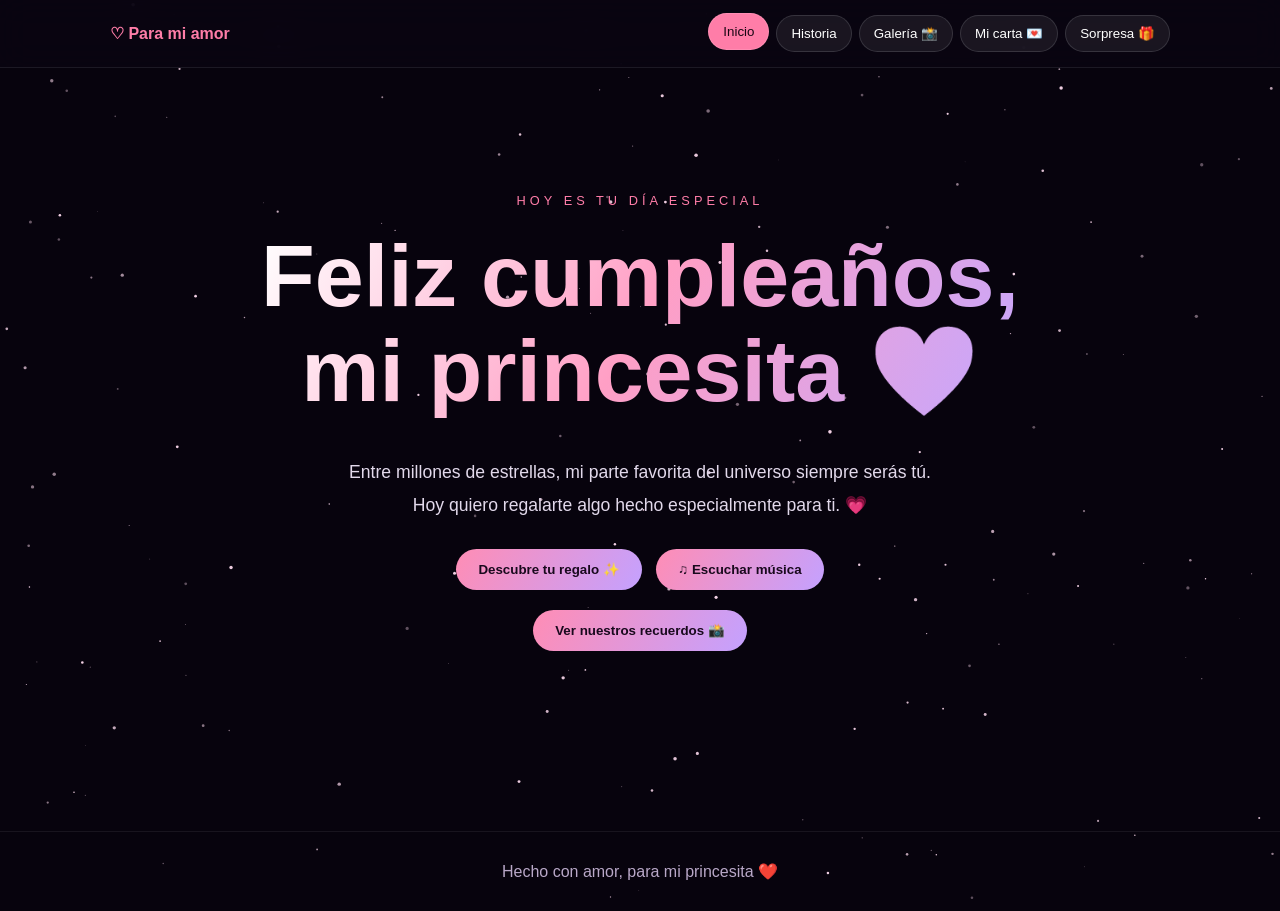
==== commit 76403706: "Refactor index.html for improved structure and style" ====
--- a/index.html
+++ b/index.html
@@ -4,493 +4,781 @@
 <head>
 <meta charset="UTF-8">
 <meta name="viewport" content="width=device-width, initial-scale=1.0">
-<title>Para mi Princesa ❤️</title>
+<title>Para mi princesita ❤️</title>
 
 <style>
 :root {
-    --pink: #ff7da8;
-    --purple: #a78bfa;
-    --glass: rgba(255,255,255,0.10);
-}
-
-* {
-    box-sizing: border-box;
-}
-
-html {
-    scroll-behavior: smooth;
-}
+  --pink: #ff7da8;
+  --purple: #a78bfa;
+  --glass: rgba(255,255,255,.07);
+}
+
+* { box-sizing: border-box; }
+html { scroll-behavior: smooth; }
 
 body {
-    margin: 0;
-    min-height: 100vh;
-    background: #07030d;
-    color: white;
-    font-family: Arial, sans-serif;
-    overflow-x: hidden;
+  margin: 0;
+  min-height: 100vh;
+  background: #07030d;
+  color: #fff;
+  font-family: Arial, sans-serif;
+  overflow-x: hidden;
+}
+
+#stars {
+  position: fixed;
+  inset: 0;
+  width: 100%;
+  height: 100%;
+  z-index: -1;
+  pointer-events: none;
 }
 
 header {
-    position: sticky;
-    top: 0;
-    z-index: 100;
-    background: rgba(10, 4, 18, 0.88);
-    backdrop-filter: blur(14px);
-    border-bottom: 1px solid rgba(255,255,255,0.12);
-    padding: 16px 12px;
-    text-align: center;
-}
-
-header h1 {
-    color: var(--pink);
-    margin: 0 0 14px;
-    font-size: clamp(22px, 5vw, 32px);
-}
-
-nav {
-    display: flex;
-    justify-content: center;
-    gap: 10px;
-    flex-wrap: wrap;
-}
-
-nav a {
-    color: white;
-    text-decoration: none;
-    padding: 10px 15px;
-    border-radius: 25px;
-    background: rgba(255,255,255,0.08);
-    border: 1px solid rgba(255,255,255,0.12);
-    transition: 0.3s;
-}
-
-nav a:hover {
-    background: var(--pink);
-    color: #240817;
-    transform: translateY(-2px);
-}
-
-section {
-    padding: 65px 18px;
-    max-width: 1050px;
-    margin: auto;
-    scroll-margin-top: 150px;
+  position: sticky;
+  top: 0;
+  z-index: 10;
+  background: rgba(10,5,18,.85);
+  backdrop-filter: blur(16px);
+  border-bottom: 1px solid #ffffff15;
+}
+
+.nav {
+  max-width: 1100px;
+  margin: auto;
+  padding: 15px 20px;
+  display: flex;
+  align-items: center;
+  justify-content: space-between;
+  gap: 15px;
+}
+
+.logo {
+  color: var(--pink);
+  font-weight: bold;
+  white-space: nowrap;
+}
+
+.menu {
+  display: flex;
+  gap: 7px;
+  flex-wrap: wrap;
+  justify-content: center;
+}
+
+.menu button, .btn {
+  border: 1px solid #ffffff20;
+  border-radius: 25px;
+  padding: 10px 14px;
+  background: var(--glass);
+  color: white;
+  cursor: pointer;
+  transition: .25s;
+}
+
+.menu button:hover,
+.menu button.active,
+.btn:hover {
+  background: var(--pink);
+  color: #180613;
+  transform: translateY(-2px);
+}
+
+main {
+  max-width: 1000px;
+  margin: auto;
+  padding: 35px 20px 80px;
+}
+
+.page {
+  display: none;
+  animation: appear .6s ease;
+}
+
+.page.active { display: block; }
+
+@keyframes appear {
+  from { opacity: 0; transform: translateY(12px); }
+  to { opacity: 1; transform: translateY(0); }
 }
 
 .hero {
-    min-height: 65vh;
-    display: flex;
+  min-height: 72vh;
+  display: flex;
+  flex-direction: column;
+  justify-content: center;
+  align-items: center;
+  text-align: center;
+}
+
+.eyebrow {
+  color: var(--pink);
+  letter-spacing: 4px;
+  font-size: .8rem;
+  text-transform: uppercase;
+}
+
+h1 {
+  font-size: clamp(2.5rem, 8vw, 5.5rem);
+  line-height: 1.08;
+  margin: 20px 0;
+  background: linear-gradient(120deg, #fff, #ff9fc5, #c4a7ff);
+  -webkit-background-clip: text;
+  background-clip: text;
+  color: transparent;
+}
+
+h2 {
+  color: #ffabc9;
+  font-size: clamp(1.8rem, 5vw, 3rem);
+}
+
+h3 { color: #ffd3e4; }
+
+p {
+  line-height: 1.85;
+  color: #e2d9eb;
+}
+
+.lead {
+  max-width: 600px;
+  font-size: 1.1rem;
+}
+
+.btn {
+  display: inline-block;
+  margin: 10px 5px;
+  padding: 13px 22px;
+  background: linear-gradient(120deg, #ff8db5, #c4a1ff);
+  color: #19091d;
+  font-weight: bold;
+  border: none;
+}
+
+.panel {
+  background: var(--glass);
+  border: 1px solid #ffffff15;
+  border-radius: 22px;
+  padding: clamp(20px, 5vw, 38px);
+  margin: 20px 0;
+  box-shadow: 0 10px 45px #0004;
+  backdrop-filter: blur(12px);
+}
+
+.grid {
+  display: grid;
+  grid-template-columns: repeat(2, minmax(0, 1fr));
+  gap: 16px;
+}
+
+.memory {
+  min-height: 150px;
+  display: flex;
+  flex-direction: column;
+  justify-content: center;
+  align-items: center;
+  text-align: center;
+  border-radius: 18px;
+  padding: 20px;
+  background: linear-gradient(145deg, #35203e, #171024);
+  border: 1px solid #ffffff12;
+}
+
+.memory span { font-size: 2rem; }
+
+/* GALERÍA: LAS 14 FOTOS REALES */
+
+.photo-grid {
+  display: grid;
+  grid-template-columns: repeat(2, minmax(0, 1fr));
+  gap: 16px;
+  margin-top: 25px;
+}
+
+.photo-card {
+  margin: 0;
+  padding: 9px;
+  background: rgba(255,255,255,.06);
+  border: 1px solid #ffffff18;
+  border-radius: 18px;
+  overflow: hidden;
+  transition: transform .3s, box-shadow .3s;
+}
+
+.photo-card:hover {
+  transform: translateY(-5px);
+  box-shadow: 0 0 25px #ff7da830;
+}
+
+.photo-card img {
+  display: block;
+  width: 100%;
+  aspect-ratio: 4 / 3;
+  object-fit: cover;
+  border-radius: 12px;
+  cursor: pointer;
+}
+
+.photo-card figcaption {
+  padding: 12px 5px 5px;
+  text-align: center;
+  color: #ffe0ec;
+  font-size: .92rem;
+}
+
+/* VISOR DE FOTOS */
+
+.lightbox {
+  display: none;
+  position: fixed;
+  inset: 0;
+  z-index: 1000;
+  padding: 20px;
+  background: rgba(0,0,0,.94);
+  align-items: center;
+  justify-content: center;
+  flex-direction: column;
+}
+
+.lightbox.visible { display: flex; }
+
+.lightbox img {
+  max-width: 95%;
+  max-height: 75vh;
+  object-fit: contain;
+  border-radius: 12px;
+  box-shadow: 0 0 30px #ff7da830;
+}
+
+.lightbox-caption {
+  text-align: center;
+  color: #ffd6e6;
+  margin-top: 15px;
+}
+
+.close-lightbox {
+  position: absolute;
+  top: 12px;
+  right: 20px;
+  border: none;
+  background: transparent;
+  color: white;
+  font-size: 42px;
+  cursor: pointer;
+}
+
+.letter {
+  white-space: pre-line;
+  min-height: 180px;
+  font-size: 1.05rem;
+}
+
+.center { text-align: center; }
+
+.big-heart {
+  font-size: clamp(4rem, 12vw, 7rem);
+  animation: heartbeat 1.5s infinite;
+  filter: drop-shadow(0 0 25px #ff4d8d);
+}
+
+@keyframes heartbeat {
+  50% { transform: scale(1.12); }
+}
+
+footer {
+  text-align: center;
+  padding: 30px 15px;
+  color: #b9a8c8;
+  border-top: 1px solid #ffffff12;
+}
+
+footer span { color: var(--pink); }
+
+@media (max-width: 650px) {
+  .nav {
     flex-direction: column;
-    align-items: center;
-    justify-content: center;
-    text-align: center;
-}
-
-.hero h2 {
-    font-size: clamp(32px, 7vw, 55px);
-    color: var(--pink);
-    margin-bottom: 12px;
-}
-
-.hero p {
-    max-width: 600px;
-    line-height: 1.8;
-    color: #eee0f5;
-    font-size: 17px;
-}
-
-.heart {
-    font-size: 65px;
-    animation: latido 1.2s infinite;
-}
-
-@keyframes latido {
-    0%, 100% { transform: scale(1); }
-    50% { transform: scale(1.18); }
-}
-
-.section-title {
-    text-align: center;
-    color: var(--pink);
-    font-size: clamp(28px, 5vw, 38px);
-    margin-bottom: 12px;
-}
-
-.section-description {
-    text-align: center;
-    color: #d8cadd;
-    margin-bottom: 30px;
-    line-height: 1.7;
-}
-
-.panel {
-    background: var(--glass);
-    border: 1px solid rgba(255,255,255,0.14);
-    backdrop-filter: blur(12px);
-    border-radius: 24px;
-    padding: 28px;
-    box-shadow: 0 0 30px rgba(255,77,109,0.08);
-    text-align: center;
-}
-
-.panel p {
-    line-height: 1.9;
-    color: #f3eaf5;
-}
-
-.main-button {
-    display: inline-block;
-    margin-top: 15px;
-    border: none;
-    border-radius: 25px;
-    padding: 13px 23px;
-    background: linear-gradient(135deg, var(--pink), var(--purple));
-    color: #210b1b;
-    font-weight: bold;
-    font-size: 15px;
-    text-decoration: none;
-    cursor: pointer;
-    transition: 0.3s;
-}
-
-.main-button:hover {
-    transform: scale(1.04);
-}
-
-/* GALERÍA DE LAS 14 FOTOS */
-
-.gallery {
-    display: grid;
-    grid-template-columns: repeat(3, minmax(0, 1fr));
-    gap: 16px;
-}
-
-.photo-card {
-    margin: 0;
-    padding: 8px;
-    background: rgba(255,255,255,0.08);
-    border: 1px solid rgba(255,255,255,0.14);
-    border-radius: 18px;
-    overflow: hidden;
-    transition: transform 0.3s, box-shadow 0.3s;
-}
-
-.photo-card:hover {
-    transform: translateY(-5px);
-    box-shadow: 0 0 22px rgba(255,125,168,0.25);
-}
-
-.photo-card img {
-    display: block;
-    width: 100%;
-    height: 230px;
-    object-fit: cover;
-    border-radius: 12px;
-    cursor: pointer;
-}
-
-.photo-card figcaption {
-    padding: 12px 5px 7px;
-    text-align: center;
-    color: #ffe0ec;
-    font-size: 14px;
-}
-
-/* FOTO AMPLIADA */
-
-.lightbox {
-    display: none;
-    position: fixed;
-    inset: 0;
-    z-index: 500;
-    padding: 20px;
-    background: rgba(0,0,0,0.93);
-    align-items: center;
-    justify-content: center;
-    flex-direction: column;
-}
-
-.lightbox.visible {
-    display: flex;
-}
-
-.lightbox img {
-    max-width: 95%;
-    max-height: 78vh;
-    object-fit: contain;
-    border-radius: 12px;
-    box-shadow: 0 0 30px rgba(255,125,168,0.2);
-}
-
-.close-lightbox {
-    position: absolute;
-    top: 18px;
-    right: 22px;
-    color: white;
-    background: none;
-    border: none;
-    font-size: 38px;
-    cursor: pointer;
-}
-
-.lightbox-caption {
-    color: #ffd6e6;
-    margin-top: 15px;
-    text-align: center;
-}
-
-footer {
-    padding: 35px 15px;
-    text-align: center;
-    color: #cbb8d3;
-    border-top: 1px solid rgba(255,255,255,0.1);
-}
-
-footer span {
-    color: var(--pink);
-}
-
-@media (max-width: 700px) {
-    .gallery {
-        grid-template-columns: repeat(2, minmax(0, 1fr));
-        gap: 10px;
-    }
-
-    .photo-card img {
-        height: 190px;
-    }
-
-    section {
-        padding: 45px 14px;
-    }
-
-    .panel {
-        padding: 20px;
-    }
-
-    nav {
-        gap: 7px;
-    }
-
-    nav a {
-        padding: 9px 12px;
-        font-size: 14px;
-    }
-}
-
-@media (max-width: 380px) {
-    .gallery {
-        grid-template-columns: 1fr;
-    }
-
-    .photo-card img {
-        height: 260px;
-    }
+    padding: 12px;
+  }
+
+  .menu { gap: 5px; }
+
+  .menu button {
+    padding: 9px 10px;
+    font-size: .8rem;
+  }
+
+  main { padding: 20px 14px 50px; }
+
+  .grid, .photo-grid {
+    grid-template-columns: 1fr;
+  }
+
+  .hero { min-height: 65vh; }
+}
+
+@media (prefers-reduced-motion: reduce) {
+  *, *::before, *::after {
+    animation-duration: .01ms !important;
+    scroll-behavior: auto !important;
+  }
 }
 </style>
 </head>
 
 <body>
 
+<canvas id="stars"></canvas>
+
 <header>
-    <h1>Para mi Princesa ❤️</h1>
-
-    <nav>
-        <a href="#inicio">Inicio 🏠</a>
-        <a href="#carta">Mi carta 💌</a>
-        <a href="#fotos">Fotos 📸</a>
-        <a href="#momentos">Momentos ✨</a>
-    </nav>
+  <nav class="nav">
+    <div class="logo">♡ Para mi amor</div>
+
+    <div class="menu">
+      <button class="active" data-page="inicio">Inicio</button>
+      <button data-page="historia">Historia</button>
+      <button data-page="galeria">Galería 📸</button>
+      <button data-page="carta">Mi carta 💌</button>
+      <button data-page="sorpresa">Sorpresa 🎁</button>
+    </div>
+  </nav>
 </header>
 
 <main>
 
-    <!-- INICIO -->
-    <section id="inicio" class="hero">
-        <div class="heart">❤️</div>
-        <h2>Mi Princesa</h2>
+  <!-- INICIO -->
+  <section class="page active" id="inicio">
+    <div class="hero">
+      <div class="eyebrow">Hoy es tu día especial</div>
+      <h1>Feliz cumpleaños,<br>mi princesita ❤️</h1>
+
+      <p class="lead">
+        Entre millones de estrellas, mi parte favorita
+        del universo siempre serás tú.
+        Hoy quiero regalarte algo hecho especialmente para ti. 💗
+      </p>
+
+      <div>
+        <button class="btn" onclick="showPage('historia')">
+          Descubre tu regalo ✨
+        </button>
+        <button class="btn" onclick="toggleMusic()" id="musicBtn">
+          ♫ Escuchar música
+        </button>
+      </div>
+
+      <button class="btn" onclick="showPage('galeria')">
+        Ver nuestros recuerdos 📸
+      </button>
+    </div>
+  </section>
+
+  <!-- HISTORIA -->
+  <section class="page" id="historia">
+    <div class="panel">
+      <div class="eyebrow">Tú y yo</div>
+      <h2>Nuestra historia 💗</h2>
+
+      <p>
+        Mi princesa, nuestra historia tiene momentos bonitos,
+        días difíciles, risas y cosas que hemos tenido que
+        aprender juntos. Cada recuerdo forma parte de lo que somos.
+      </p>
+
+      <div class="grid">
+        <div class="memory">
+          <span>🌷</span>
+          <h3>Un comienzo</h3>
+          <p>Todo lo que nos llevó a encontrarnos.</p>
+        </div>
+
+        <div class="memory">
+          <span>🌙</span>
+          <h3>Nuestros momentos</h3>
+          <p>Esos recuerdos que guardo con cariño.</p>
+        </div>
+
+        <div class="memory">
+          <span>🫶</span>
+          <h3>Lo que superamos</h3>
+          <p>Lo que hemos aprendido estando juntos.</p>
+        </div>
+
+        <div class="memory">
+          <span>✨</span>
+          <h3>Lo que viene</h3>
+          <p>Todos los recuerdos que todavía nos esperan.</p>
+        </div>
+      </div>
+
+      <div class="center">
+        <button class="btn" onclick="showPage('galeria')">
+          Ver nuestras 14 fotos ❤️
+        </button>
+      </div>
+    </div>
+  </section>
+
+  <!-- GALERÍA CON LAS 14 FOTOS -->
+  <section class="page" id="galeria">
+    <div class="panel">
+      <div class="eyebrow">Un pedacito de nosotros</div>
+      <h2>Nuestra pequeña galería 📸</h2>
+
+      <p>
+        Catorce recuerdos que forman parte de nuestra historia.
+        Toca cualquier foto para verla más grande. ❤️
+      </p>
+
+      <div class="photo-grid">
+
+        <figure class="photo-card">
+          <img src="./fotos/foto-01.jpeg" alt="Recuerdo 1" loading="lazy">
+          <figcaption>Un recuerdo bonito ❤️</figcaption>
+        </figure>
+
+        <figure class="photo-card">
+          <img src="./fotos/foto-02.jpeg" alt="Recuerdo 2" loading="lazy">
+          <figcaption>Un momento especial 💗</figcaption>
+        </figure>
+
+        <figure class="photo-card">
+          <img src="./fotos/foto-03.jpeg" alt="Recuerdo 3" loading="lazy">
+          <figcaption>De esos que se guardan ✨</figcaption>
+        </figure>
+
+        <figure class="photo-card">
+          <img src="./fotos/foto-04.jpeg" alt="Recuerdo 4" loading="lazy">
+          <figcaption>Una sonrisa para recordar 🌷</figcaption>
+        </figure>
+
+        <figure class="photo-card">
+          <img src="./fotos/foto-05.jpeg" alt="Recuerdo 5" loading="lazy">
+          <figcaption>Un pedacito de felicidad 💕</figcaption>
+        </figure>
+
+        <figure class="photo-card">
+          <img src="./fotos/foto-06.jpeg" alt="Recuerdo 6" loading="lazy">
+          <figcaption>Un instante contigo ❤️</figcaption>
+        </figure>
+
+        <figure class="photo-card">
+          <img src="./fotos/foto-07.jpeg" alt="Recuerdo 7" loading="lazy">
+          <figcaption>De mis recuerdos favoritos 💗</figcaption>
+        </figure>
+
+        <figure class="photo-card">
+          <img src="./fotos/foto-08.jpeg" alt="Recuerdo 8" loading="lazy">
+          <figcaption>Un momento que vale oro ✨</figcaption>
+        </figure>
+
+        <figure class="photo-card">
+          <img src="./fotos/foto-09.jpeg" alt="Recuerdo 9" loading="lazy">
+          <figcaption>Para no olvidarlo nunca 🌸</figcaption>
+        </figure>
+
+        <figure class="photo-card">
+          <img src="./fotos/foto-10.jpeg" alt="Recuerdo 10" loading="lazy">
+          <figcaption>Otro recuerdo para nosotros 💕</figcaption>
+        </figure>
+
+        <figure class="photo-card">
+          <img src="./fotos/foto-11.jpeg" alt="Recuerdo 11" loading="lazy">
+          <figcaption>Un día para sonreír ❤️</figcaption>
+        </figure>
+
+        <figure class="photo-card">
+          <img src="./fotos/foto-12.jpeg" alt="Recuerdo 12" loading="lazy">
+          <figcaption>Momentos que se quedan 💗</figcaption>
+        </figure>
+
+        <figure class="photo-card">
+          <img src="./fotos/foto-13.jpeg" alt="Recuerdo 13" loading="lazy">
+          <figcaption>Una pequeña historia ✨</figcaption>
+        </figure>
+
+        <figure class="photo-card">
+          <img src="./fotos/foto-14.jpeg" alt="Recuerdo 14" loading="lazy">
+          <figcaption>Y muchos recuerdos más ❤️</figcaption>
+        </figure>
+
+      </div>
+
+      <div class="center">
+        <button class="btn" onclick="showPage('carta')">
+          Una carta para ti 💌
+        </button>
+      </div>
+    </div>
+  </section>
+
+  <!-- CARTA -->
+  <section class="page" id="carta">
+    <div class="panel">
+      <div class="eyebrow">Unas palabras para ti</div>
+      <h2>Mi carta para ti 💌</h2>
+
+      <p>
+        Hay cosas que a veces me cuesta expresar como quisiera,
+        pero eso no significa que no las sienta.
+      </p>
+
+      <div class="letter" id="letterText"></div>
+
+      <button class="btn" onclick="writeLetter()">
+        Leer mi carta ❤️
+      </button>
+
+      <button class="btn" onclick="showPage('sorpresa')">
+        Mi última sorpresa 🎁
+      </button>
+    </div>
+  </section>
+
+  <!-- SORPRESA -->
+  <section class="page" id="sorpresa">
+    <div class="panel center">
+      <div class="eyebrow">Una última cosita...</div>
+      <h2>Hay algo que quiero decirte</h2>
+
+      <p>
+        Preparé este pequeño universo para recordarte lo especial
+        que eres para mí. ¿Quieres descubrir el último secreto?
+      </p>
+
+      <button class="btn" onclick="revealSurprise()">
+        Abrir mi sorpresa 🎁
+      </button>
+
+      <div id="secret" hidden>
+        <div class="big-heart">❤️</div>
+        <h2>Feliz cumpleaños, mi amor</h2>
+
         <p>
-            Hay personas que hacen que los días sean más bonitos
-            simplemente por existir. Tú eres una de ellas.
-            Este pequeño espacio es para ti, porque eres alguien
-            muy especial para mí. 💗
+          Deseo que este nuevo año de tu vida te traiga
+          alegría, tranquilidad, sueños cumplidos y muchos
+          motivos para sonreír.
+
+          <br><br>
+
+          Gracias por formar parte de mi vida, princesa.
+          Espero poder seguir creando recuerdos bonitos
+          contigo.
+
+          <br><br>
+
+          Hoy celebramos tu vida, tu sonrisa y a esa persona
+          tan especial que eres.
+
+          <br><br>
+
+          Te amo muchísimo. ❤️
         </p>
-        <a class="main-button" href="#fotos">Nuestros recuerdos 📸</a>
-    </section>
-
-    <!-- CARTA -->
-    <section id="carta">
-        <h2 class="section-title">Una carta para ti 💌</h2>
-        <p class="section-description">
-            Un pequeño rincón para decirte lo que significas para mí.
-        </p>
-
-        <div class="panel">
-            <p>
-                Mi princesa, ❤️
-            </p>
-            <p>
-                Quería hacerte algo especial, un lugar donde guardar
-                algunas fotos y recuerdos que me hacen pensar en ti.
-                A veces las palabras no alcanzan para explicar lo que
-                alguien significa, pero quería intentarlo de esta manera.
-            </p>
-            <p>
-                Espero que cuando visites esta página puedas sonreír
-                y recordar lo bonita que es la historia que estamos
-                construyendo. 💗
-            </p>
-            <p>Con mucho cariño, para ti. ❤️</p>
-        </div>
-    </section>
-
-    <!-- GALERÍA -->
-    <section id="fotos">
-        <h2 class="section-title">Nuestra galería 📸</h2>
-        <p class="section-description">
-            Catorce recuerdos guardados en un mismo lugar.
-            Toca cualquier foto para verla más grande. ❤️
-        </p>
-
-        <div class="gallery">
-
-            <figure class="photo-card">
-                <img src="./fotos/foto-01.jpeg" alt="Recuerdo 1" loading="lazy">
-                <figcaption>Un recuerdo bonito ❤️</figcaption>
-            </figure>
-
-            <figure class="photo-card">
-                <img src="./fotos/foto-02.jpeg" alt="Recuerdo 2" loading="lazy">
-                <figcaption>Un momento especial 💗</figcaption>
-            </figure>
-
-            <figure class="photo-card">
-                <img src="./fotos/foto-03.jpeg" alt="Recuerdo 3" loading="lazy">
-                <figcaption>De esos que se guardan ✨</figcaption>
-            </figure>
-
-            <figure class="photo-card">
-                <img src="./fotos/foto-04.jpeg" alt="Recuerdo 4" loading="lazy">
-                <figcaption>Una sonrisa para recordar 🌷</figcaption>
-            </figure>
-
-            <figure class="photo-card">
-                <img src="./fotos/foto-05.jpeg" alt="Recuerdo 5" loading="lazy">
-                <figcaption>Un pedacito de felicidad 💕</figcaption>
-            </figure>
-
-            <figure class="photo-card">
-                <img src="./fotos/foto-06.jpeg" alt="Recuerdo 6" loading="lazy">
-                <figcaption>Un instante contigo ❤️</figcaption>
-            </figure>
-
-            <figure class="photo-card">
-                <img src="./fotos/foto-07.jpeg" alt="Recuerdo 7" loading="lazy">
-                <figcaption>De mis recuerdos favoritos 💗</figcaption>
-            </figure>
-
-            <figure class="photo-card">
-                <img src="./fotos/foto-08.jpeg" alt="Recuerdo 8" loading="lazy">
-                <figcaption>Un momento que vale oro ✨</figcaption>
-            </figure>
-
-            <figure class="photo-card">
-                <img src="./fotos/foto-09.jpeg" alt="Recuerdo 9" loading="lazy">
-                <figcaption>Para no olvidarlo nunca 🌸</figcaption>
-            </figure>
-
-            <figure class="photo-card">
-                <img src="./fotos/foto-10.jpeg" alt="Recuerdo 10" loading="lazy">
-                <figcaption>Otro recuerdo para nosotros 💕</figcaption>
-            </figure>
-
-            <figure class="photo-card">
-                <img src="./fotos/foto-11.jpeg" alt="Recuerdo 11" loading="lazy">
-                <figcaption>Un día para sonreír ❤️</figcaption>
-            </figure>
-
-            <figure class="photo-card">
-                <img src="./fotos/foto-12.jpeg" alt="Recuerdo 12" loading="lazy">
-                <figcaption>Momentos que se quedan 💗</figcaption>
-            </figure>
-
-            <figure class="photo-card">
-                <img src="./fotos/foto-13.jpeg" alt="Recuerdo 13" loading="lazy">
-                <figcaption>Una pequeña historia ✨</figcaption>
-            </figure>
-
-            <figure class="photo-card">
-                <img src="./fotos/foto-14.jpeg" alt="Recuerdo 14" loading="lazy">
-                <figcaption>Y muchos recuerdos más ❤️</figcaption>
-            </figure>
-
-        </div>
-    </section>
-
-    <!-- MOMENTOS -->
-    <section id="momentos">
-        <h2 class="section-title">Nuestros momentos ✨</h2>
-
-        <div class="panel">
-            <p>
-                Lo bonito no siempre está en hacer algo enorme.
-                A veces está en una foto, una conversación,
-                una risa o un momento que parece pequeño,
-                pero termina significando muchísimo. 💗
-            </p>
-            <a class="main-button" href="#inicio">Volver al inicio ❤️</a>
-        </div>
-    </section>
+
+        <p>Con todo mi amor, para ti, mi princesita. 💗</p>
+
+        <button class="btn" onclick="showPage('inicio')">
+          Volver al comienzo ❤️
+        </button>
+      </div>
+    </div>
+  </section>
 
 </main>
 
 <!-- VISOR DE FOTOS -->
-<div class="lightbox" id="lightbox" aria-modal="true" role="dialog">
-    <button class="close-lightbox" id="closeLightbox"
-            aria-label="Cerrar foto">&times;</button>
-    <img id="lightboxImage" src="" alt="Foto ampliada">
-    <p class="lightbox-caption" id="lightboxCaption"></p>
+<div class="lightbox" id="lightbox"
+     role="dialog" aria-modal="true" aria-label="Foto ampliada">
+  <button class="close-lightbox" id="closeLightbox"
+          aria-label="Cerrar foto">&times;</button>
+  <img id="lightboxImage" src="" alt="Foto ampliada">
+  <p class="lightbox-caption" id="lightboxCaption"></p>
 </div>
 
 <footer>
-    Hecho con <span>❤️</span> para mi Princesa.
+  Hecho con amor, para mi princesita <span>❤️</span>
 </footer>
 
+<audio id="music" loop preload="none">
+  <source
+    src="https://cdn.pixabay.com/download/audio/2022/03/15/audio_c8c8a73467.mp3?filename=romantic-background-112191.mp3"
+    type="audio/mpeg">
+</audio>
+
 <script>
+// NAVEGACIÓN: CADA BOTÓN ABRE SU PROPIA PÁGINA
+
+function showPage(id) {
+  const page = document.getElementById(id);
+  if (!page) return;
+
+  document.querySelectorAll(".page").forEach(section => {
+    section.classList.remove("active");
+  });
+
+  document.querySelectorAll("[data-page]").forEach(button => {
+    button.classList.toggle("active", button.dataset.page === id);
+  });
+
+  page.classList.add("active");
+  window.scrollTo({ top: 0, behavior: "smooth" });
+}
+
+document.querySelectorAll("[data-page]").forEach(button => {
+  button.addEventListener("click", () => showPage(button.dataset.page));
+});
+
+// MÚSICA
+
+const music = document.getElementById("music");
+
+async function toggleMusic() {
+  const button = document.getElementById("musicBtn");
+
+  if (music.paused) {
+    try {
+      await music.play();
+      button.textContent = "♫ Pausar música";
+    } catch (error) {
+      button.textContent = "No se pudo reproducir";
+    }
+  } else {
+    music.pause();
+    button.textContent = "♫ Escuchar música";
+  }
+}
+
+// CARTA ANIMADA
+
+const letter = `Mi princesita hermosa ❤️
+
+Hoy quiero desearte un cumpleaños muy bonito.
+Quiero que recuerdes lo mucho que vales y todo
+lo bonito que mereces en tu vida.
+
+Sé que no siempre hago todo perfecto, pero quiero
+seguir aprendiendo a demostrarte lo importante
+que eres para mí, no solamente con palabras,
+sino también con mis acciones.
+
+Gracias por los momentos que compartimos,
+por las risas y por todo lo que seguimos aprendiendo.
+
+Espero que hoy tengas motivos para sonreír
+y que este nuevo año te traiga muchísima felicidad.
+
+Feliz cumpleaños, mi amor.
+Te amo muchísimo. ❤️`;
+
+let typingTimer;
+
+function writeLetter() {
+  const output = document.getElementById("letterText");
+
+  clearTimeout(typingTimer);
+  output.textContent = "";
+
+  let index = 0;
+
+  function type() {
+    if (index >= letter.length) return;
+
+    output.textContent += letter[index];
+    index++;
+
+    typingTimer = setTimeout(type, 28);
+  }
+
+  type();
+}
+
+// SORPRESA
+
+function revealSurprise() {
+  document.getElementById("secret").hidden = false;
+}
+
+// VISOR DE LAS 14 FOTOS
+
 const lightbox = document.getElementById("lightbox");
 const lightboxImage = document.getElementById("lightboxImage");
 const lightboxCaption = document.getElementById("lightboxCaption");
 const closeLightbox = document.getElementById("closeLightbox");
 
-document.querySelectorAll(".photo-card img").forEach((photo) => {
-    photo.addEventListener("click", () => {
-        lightboxImage.src = photo.src;
-        lightboxImage.alt = photo.alt;
-        lightboxCaption.textContent =
-            photo.parentElement.querySelector("figcaption").textContent;
-
-        lightbox.classList.add("visible");
-    });
+document.querySelectorAll(".photo-card img").forEach(photo => {
+  photo.addEventListener("click", () => {
+    lightboxImage.src = photo.src;
+    lightboxImage.alt = photo.alt;
+    lightboxCaption.textContent =
+      photo.parentElement.querySelector("figcaption").textContent;
+
+    lightbox.classList.add("visible");
+  });
 });
 
 function closePhoto() {
-    lightbox.classList.remove("visible");
-    lightboxImage.src = "";
+  lightbox.classList.remove("visible");
+  lightboxImage.src = "";
 }
 
 closeLightbox.addEventListener("click", closePhoto);
 
-lightbox.addEventListener("click", (event) => {
-    if (event.target === lightbox) {
-        closePhoto();
-    }
+lightbox.addEventListener("click", event => {
+  if (event.target === lightbox) closePhoto();
 });
 
-document.addEventListener("keydown", (event) => {
-    if (event.key === "Escape") {
-        closePhoto();
-    }
+document.addEventListener("keydown", event => {
+  if (event.key === "Escape") closePhoto();
 });
+
+// ESTRELLAS ANIMADAS
+
+const canvas = document.getElementById("stars");
+const ctx = canvas.getContext("2d");
+let stars = [];
+let animationFrame;
+
+function resizeStars() {
+  const dpr = Math.min(window.devicePixelRatio || 1, 2);
+
+  canvas.width = innerWidth * dpr;
+  canvas.height = innerHeight * dpr;
+  canvas.style.width = innerWidth + "px";
+  canvas.style.height = innerHeight + "px";
+
+  ctx.setTransform(dpr, 0, 0, dpr, 0, 0);
+
+  stars = Array.from({
+    length: Math.min(180, Math.floor(innerWidth / 4))
+  }, () => ({
+    x: Math.random() * innerWidth,
+    y: Math.random() * innerHeight,
+    r: Math.random() * 1.5 + .3,
+    a: Math.random() * Math.PI * 2,
+    speed: Math.random() * .012 + .003
+  }));
+}
+
+function drawStars() {
+  ctx.clearRect(0, 0, innerWidth, innerHeight);
+
+  for (const star of stars) {
+    star.a += star.speed;
+
+    const opacity = .35 + (Math.sin(star.a) + 1) * .3;
+
+    ctx.beginPath();
+    ctx.arc(star.x, star.y, star.r, 0, Math.PI * 2);
+    ctx.fillStyle = `rgba(255,220,240,${opacity})`;
+    ctx.fill();
+  }
+
+  animationFrame = requestAnimationFrame(drawStars);
+}
+
+window.addEventListener("resize", resizeStars);
+
+resizeStars();
+drawStars();
 </script>
 
 </body>
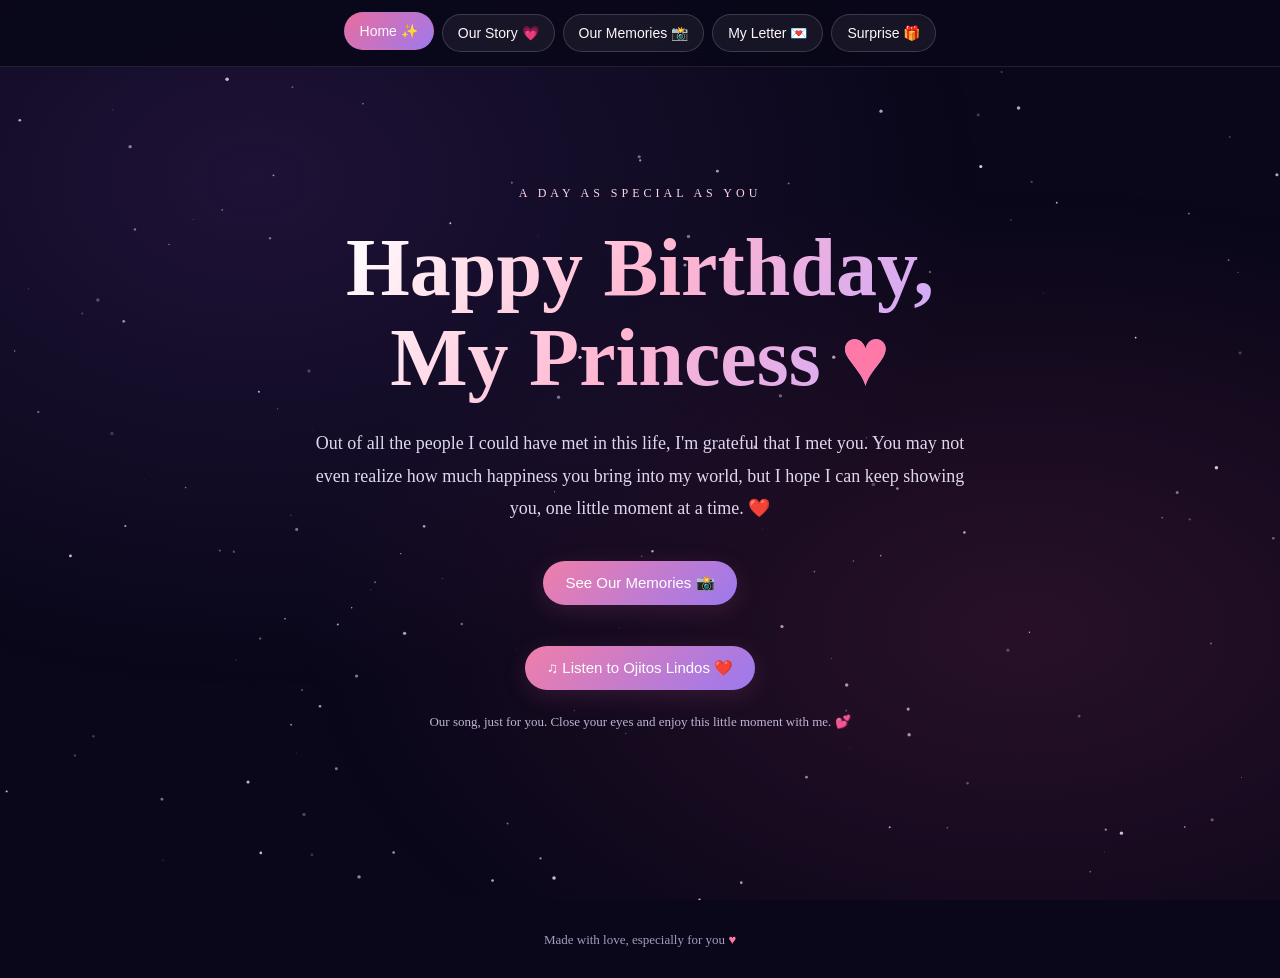
==== commit 63357299: "Update print statement from 'Hello' to 'Goodbye'" ====
--- a/index.html
+++ b/index.html
@@ -1,785 +1,920 @@
 
 <!DOCTYPE html>
-<html lang="es">
+<html lang="en">
 <head>
-<meta charset="UTF-8">
-<meta name="viewport" content="width=device-width, initial-scale=1.0">
-<title>Para mi princesita ❤️</title>
-
-<style>
-:root {
-  --pink: #ff7da8;
-  --purple: #a78bfa;
-  --glass: rgba(255,255,255,.07);
-}
-
-* { box-sizing: border-box; }
-html { scroll-behavior: smooth; }
-
-body {
-  margin: 0;
-  min-height: 100vh;
-  background: #07030d;
-  color: #fff;
-  font-family: Arial, sans-serif;
-  overflow-x: hidden;
-}
-
-#stars {
-  position: fixed;
-  inset: 0;
-  width: 100%;
-  height: 100%;
-  z-index: -1;
-  pointer-events: none;
-}
-
-header {
-  position: sticky;
-  top: 0;
-  z-index: 10;
-  background: rgba(10,5,18,.85);
-  backdrop-filter: blur(16px);
-  border-bottom: 1px solid #ffffff15;
-}
-
-.nav {
-  max-width: 1100px;
-  margin: auto;
-  padding: 15px 20px;
-  display: flex;
-  align-items: center;
-  justify-content: space-between;
-  gap: 15px;
-}
-
-.logo {
-  color: var(--pink);
-  font-weight: bold;
-  white-space: nowrap;
-}
-
-.menu {
-  display: flex;
-  gap: 7px;
-  flex-wrap: wrap;
-  justify-content: center;
-}
-
-.menu button, .btn {
-  border: 1px solid #ffffff20;
-  border-radius: 25px;
-  padding: 10px 14px;
-  background: var(--glass);
-  color: white;
-  cursor: pointer;
-  transition: .25s;
-}
-
-.menu button:hover,
-.menu button.active,
-.btn:hover {
-  background: var(--pink);
-  color: #180613;
-  transform: translateY(-2px);
-}
-
-main {
-  max-width: 1000px;
-  margin: auto;
-  padding: 35px 20px 80px;
-}
-
-.page {
-  display: none;
-  animation: appear .6s ease;
-}
-
-.page.active { display: block; }
-
-@keyframes appear {
-  from { opacity: 0; transform: translateY(12px); }
-  to { opacity: 1; transform: translateY(0); }
-}
-
-.hero {
-  min-height: 72vh;
-  display: flex;
-  flex-direction: column;
-  justify-content: center;
-  align-items: center;
-  text-align: center;
-}
-
-.eyebrow {
-  color: var(--pink);
-  letter-spacing: 4px;
-  font-size: .8rem;
-  text-transform: uppercase;
-}
-
-h1 {
-  font-size: clamp(2.5rem, 8vw, 5.5rem);
-  line-height: 1.08;
-  margin: 20px 0;
-  background: linear-gradient(120deg, #fff, #ff9fc5, #c4a7ff);
-  -webkit-background-clip: text;
-  background-clip: text;
-  color: transparent;
-}
-
-h2 {
-  color: #ffabc9;
-  font-size: clamp(1.8rem, 5vw, 3rem);
-}
-
-h3 { color: #ffd3e4; }
-
-p {
-  line-height: 1.85;
-  color: #e2d9eb;
-}
-
-.lead {
-  max-width: 600px;
-  font-size: 1.1rem;
-}
-
-.btn {
-  display: inline-block;
-  margin: 10px 5px;
-  padding: 13px 22px;
-  background: linear-gradient(120deg, #ff8db5, #c4a1ff);
-  color: #19091d;
-  font-weight: bold;
-  border: none;
-}
-
-.panel {
-  background: var(--glass);
-  border: 1px solid #ffffff15;
-  border-radius: 22px;
-  padding: clamp(20px, 5vw, 38px);
-  margin: 20px 0;
-  box-shadow: 0 10px 45px #0004;
-  backdrop-filter: blur(12px);
-}
-
-.grid {
-  display: grid;
-  grid-template-columns: repeat(2, minmax(0, 1fr));
-  gap: 16px;
-}
-
-.memory {
-  min-height: 150px;
-  display: flex;
-  flex-direction: column;
-  justify-content: center;
-  align-items: center;
-  text-align: center;
-  border-radius: 18px;
-  padding: 20px;
-  background: linear-gradient(145deg, #35203e, #171024);
-  border: 1px solid #ffffff12;
-}
-
-.memory span { font-size: 2rem; }
-
-/* GALERÍA: LAS 14 FOTOS REALES */
-
-.photo-grid {
-  display: grid;
-  grid-template-columns: repeat(2, minmax(0, 1fr));
-  gap: 16px;
-  margin-top: 25px;
-}
-
-.photo-card {
-  margin: 0;
-  padding: 9px;
-  background: rgba(255,255,255,.06);
-  border: 1px solid #ffffff18;
-  border-radius: 18px;
-  overflow: hidden;
-  transition: transform .3s, box-shadow .3s;
-}
-
-.photo-card:hover {
-  transform: translateY(-5px);
-  box-shadow: 0 0 25px #ff7da830;
-}
-
-.photo-card img {
-  display: block;
-  width: 100%;
-  aspect-ratio: 4 / 3;
-  object-fit: cover;
-  border-radius: 12px;
-  cursor: pointer;
-}
-
-.photo-card figcaption {
-  padding: 12px 5px 5px;
-  text-align: center;
-  color: #ffe0ec;
-  font-size: .92rem;
-}
-
-/* VISOR DE FOTOS */
-
-.lightbox {
-  display: none;
-  position: fixed;
-  inset: 0;
-  z-index: 1000;
-  padding: 20px;
-  background: rgba(0,0,0,.94);
-  align-items: center;
-  justify-content: center;
-  flex-direction: column;
-}
-
-.lightbox.visible { display: flex; }
-
-.lightbox img {
-  max-width: 95%;
-  max-height: 75vh;
-  object-fit: contain;
-  border-radius: 12px;
-  box-shadow: 0 0 30px #ff7da830;
-}
-
-.lightbox-caption {
-  text-align: center;
-  color: #ffd6e6;
-  margin-top: 15px;
-}
-
-.close-lightbox {
-  position: absolute;
-  top: 12px;
-  right: 20px;
-  border: none;
-  background: transparent;
-  color: white;
-  font-size: 42px;
-  cursor: pointer;
-}
-
-.letter {
-  white-space: pre-line;
-  min-height: 180px;
-  font-size: 1.05rem;
-}
-
-.center { text-align: center; }
-
-.big-heart {
-  font-size: clamp(4rem, 12vw, 7rem);
-  animation: heartbeat 1.5s infinite;
-  filter: drop-shadow(0 0 25px #ff4d8d);
-}
-
-@keyframes heartbeat {
-  50% { transform: scale(1.12); }
-}
-
-footer {
-  text-align: center;
-  padding: 30px 15px;
-  color: #b9a8c8;
-  border-top: 1px solid #ffffff12;
-}
-
-footer span { color: var(--pink); }
-
-@media (max-width: 650px) {
-  .nav {
-    flex-direction: column;
-    padding: 12px;
-  }
-
-  .menu { gap: 5px; }
-
-  .menu button {
-    padding: 9px 10px;
-    font-size: .8rem;
-  }
-
-  main { padding: 20px 14px 50px; }
-
-  .grid, .photo-grid {
-    grid-template-columns: 1fr;
-  }
-
-  .hero { min-height: 65vh; }
-}
-
-@media (prefers-reduced-motion: reduce) {
-  *, *::before, *::after {
-    animation-duration: .01ms !important;
-    scroll-behavior: auto !important;
-  }
-}
-</style>
+  <meta charset="UTF-8">
+  <meta name="viewport" content="width=device-width, initial-scale=1.0">
+  <title>Happy Birthday, My Piraña ❤️</title>
+
+  <style>
+    * {
+      box-sizing: border-box;
+      margin: 0;
+      padding: 0;
+    }
+
+    :root {
+      --pink: #ff8fb3;
+      --light-pink: #ffd6e5;
+      --purple: #c8a2ff;
+      --white: #fff7fb;
+      --glass: rgba(255, 255, 255, 0.08);
+    }
+
+    html { scroll-behavior: smooth; }
+
+    body {
+      font-family: Georgia, "Times New Roman", serif;
+      background: #090719;
+      color: var(--white);
+      min-height: 100vh;
+      overflow-x: hidden;
+    }
+
+    #stars {
+      position: fixed;
+      inset: 0;
+      width: 100%;
+      height: 100%;
+      z-index: -2;
+      pointer-events: none;
+    }
+
+    body::before {
+      content: "";
+      position: fixed;
+      inset: 0;
+      background:
+        radial-gradient(ellipse at 20% 20%, rgba(100,55,150,.24), transparent 50%),
+        radial-gradient(ellipse at 80% 70%, rgba(220,70,130,.15), transparent 50%);
+      z-index: -1;
+      pointer-events: none;
+    }
+
+    nav {
+      position: sticky;
+      top: 0;
+      z-index: 20;
+      display: flex;
+      justify-content: center;
+      flex-wrap: wrap;
+      gap: 8px;
+      padding: 14px 10px;
+      background: rgba(9,7,25,.88);
+      backdrop-filter: blur(14px);
+      border-bottom: 1px solid rgba(255,255,255,.1);
+    }
+
+    nav button {
+      border: 1px solid rgba(255,255,255,.16);
+      color: var(--white);
+      background: rgba(255,255,255,.06);
+      padding: 10px 15px;
+      border-radius: 25px;
+      cursor: pointer;
+      font-size: 14px;
+      transition: .3s;
+    }
+
+    nav button:hover,
+    nav button.active {
+      background: linear-gradient(135deg,#e96d9e,#9e79ed);
+      border-color: transparent;
+      transform: translateY(-2px);
+    }
+
+    .page {
+      display: none;
+      min-height: calc(100vh - 65px);
+      padding: 55px 20px 70px;
+      animation: fadeIn .6s ease;
+    }
+
+    .page.active { display: block; }
+
+    @keyframes fadeIn {
+      from { opacity: 0; transform: translateY(10px); }
+      to { opacity: 1; transform: translateY(0); }
+    }
+
+    .container {
+      max-width: 1050px;
+      margin: auto;
+    }
+
+    .hero {
+      min-height: 75vh;
+      display: flex;
+      flex-direction: column;
+      align-items: center;
+      justify-content: center;
+      text-align: center;
+    }
+
+    .eyebrow {
+      color: var(--light-pink);
+      letter-spacing: 4px;
+      text-transform: uppercase;
+      font-size: 12px;
+      margin-bottom: 22px;
+    }
+
+    h1 {
+      font-size: clamp(42px,8vw,82px);
+      line-height: 1.1;
+      margin-bottom: 24px;
+      background: linear-gradient(120deg,#fff,#ffb5d0,#c9a8ff);
+      -webkit-background-clip: text;
+      background-clip: text;
+      color: transparent;
+    }
+
+    h2 {
+      text-align: center;
+      font-size: clamp(30px,5vw,46px);
+      margin-bottom: 20px;
+      color: var(--light-pink);
+    }
+
+    h3 {
+      color: #ffd2e3;
+      margin-bottom: 10px;
+    }
+
+    p { line-height: 1.8; }
+
+    .heart {
+      display: inline-block;
+      color: #ff79a8;
+      animation: heartbeat 1.3s infinite;
+    }
+
+    @keyframes heartbeat {
+      0%,100% { transform: scale(1); }
+      15% { transform: scale(1.2); }
+      30% { transform: scale(1); }
+      45% { transform: scale(1.15); }
+    }
+
+    .subtitle {
+      max-width: 680px;
+      color: #ded7ed;
+      font-size: 18px;
+      margin-bottom: 28px;
+    }
+
+    .btn {
+      display: inline-block;
+      border: none;
+      padding: 13px 22px;
+      border-radius: 28px;
+      background: linear-gradient(135deg,#f07eaa,#9b79ee);
+      color: white;
+      cursor: pointer;
+      font-size: 15px;
+      margin: 8px 4px;
+      transition: .3s;
+      text-decoration: none;
+      box-shadow: 0 6px 24px rgba(219,104,173,.15);
+    }
+
+    .btn:hover {
+      transform: translateY(-3px);
+      box-shadow: 0 10px 28px rgba(219,104,173,.3);
+    }
+
+    .music-area {
+      margin-top: 25px;
+      width: 100%;
+      text-align: center;
+    }
+
+    #youtubePlayerContainer {
+      display: none;
+      width: 100%;
+      max-width: 560px;
+      margin: 20px auto 0;
+    }
+
+    #youtubePlayer {
+      width: 100%;
+      aspect-ratio: 16 / 9;
+      border-radius: 14px;
+      overflow: hidden;
+    }
+
+    #youtubePlayer iframe {
+      width: 100%;
+      height: 100%;
+      border: 0;
+    }
+
+    .note {
+      color: #bfb6d3;
+      font-size: 13px;
+      margin-top: 12px;
+    }
+
+    .section-intro {
+      text-align: center;
+      color: #d5cce5;
+      max-width: 700px;
+      margin: 0 auto 35px;
+    }
+
+    .memory-grid {
+      display: grid;
+      grid-template-columns: repeat(auto-fit,minmax(230px,1fr));
+      gap: 18px;
+      margin-top: 30px;
+    }
+
+    .memory-card {
+      background: var(--glass);
+      border: 1px solid rgba(255,255,255,.12);
+      padding: 25px;
+      border-radius: 20px;
+      backdrop-filter: blur(10px);
+      transition: .3s;
+    }
+
+    .memory-card:hover {
+      transform: translateY(-5px);
+      border-color: rgba(255,143,179,.5);
+    }
+
+    .memory-icon {
+      font-size: 30px;
+      margin-bottom: 14px;
+    }
+
+    .memory-card p { color: #e2d9eb; }
+
+    .gallery {
+      display: grid;
+      grid-template-columns: repeat(auto-fit,minmax(200px,1fr));
+      gap: 18px;
+      margin-top: 30px;
+    }
+
+    .photo-card {
+      background: rgba(255,255,255,.07);
+      border: 1px solid rgba(255,255,255,.12);
+      padding: 9px;
+      border-radius: 17px;
+      overflow: hidden;
+      transition: .3s;
+    }
+
+    .photo-card:hover {
+      transform: translateY(-5px) rotate(-.5deg);
+      border-color: var(--pink);
+    }
+
+    .photo-card img {
+      width: 100%;
+      height: 260px;
+      object-fit: cover;
+      display: block;
+      border-radius: 11px;
+      cursor: zoom-in;
+      background: #211a35;
+    }
+
+    .photo-card figcaption {
+      text-align: center;
+      padding: 13px 5px 8px;
+      color: #f4d9e6;
+      font-size: 14px;
+    }
+
+    .letter {
+      max-width: 780px;
+      margin: 30px auto;
+      padding: clamp(22px,5vw,45px);
+      border: 1px solid rgba(255,185,215,.25);
+      border-radius: 22px;
+      background: linear-gradient(145deg,rgba(255,255,255,.09),rgba(255,255,255,.035));
+      box-shadow: 0 20px 70px rgba(0,0,0,.18);
+      backdrop-filter: blur(10px);
+    }
+
+    .letter p {
+      margin-bottom: 18px;
+      color: #f1e8f5;
+      font-size: 17px;
+    }
+
+    .letter .signature {
+      color: var(--light-pink);
+      font-style: italic;
+      text-align: right;
+      font-size: 20px;
+      margin-top: 25px;
+    }
+
+    .surprise-box {
+      text-align: center;
+      max-width: 700px;
+      margin: 30px auto;
+      padding: 35px 22px;
+      border: 1px solid rgba(255,255,255,.13);
+      border-radius: 24px;
+      background: var(--glass);
+    }
+
+    #surpriseMessage {
+      display: none;
+      margin-top: 25px;
+      animation: fadeIn .8s ease;
+    }
+
+    #surpriseMessage.show { display: block; }
+
+    #surpriseMessage p {
+      font-size: 19px;
+      color: #ffe0ec;
+      margin-bottom: 15px;
+    }
+
+    .big-heart {
+      font-size: 70px;
+      margin: 20px 0;
+      animation: heartbeat 1.3s infinite;
+    }
+
+    .lightbox {
+      display: none;
+      position: fixed;
+      inset: 0;
+      z-index: 100;
+      background: rgba(0,0,0,.92);
+      align-items: center;
+      justify-content: center;
+      padding: 20px;
+      cursor: zoom-out;
+    }
+
+    .lightbox.show { display: flex; }
+
+    .lightbox img {
+      max-width: 95vw;
+      max-height: 85vh;
+      object-fit: contain;
+      border-radius: 12px;
+      box-shadow: 0 0 40px rgba(255,143,179,.2);
+    }
+
+    .lightbox-close {
+      position: absolute;
+      top: 20px;
+      right: 25px;
+      color: white;
+      font-size: 38px;
+      background: transparent;
+      border: 0;
+      cursor: pointer;
+    }
+
+    footer {
+      text-align: center;
+      padding: 30px 15px;
+      color: #a89cbf;
+      font-size: 13px;
+    }
+
+    @media (max-width: 600px) {
+      nav { gap: 6px; padding: 10px 5px; }
+
+      nav button {
+        padding: 9px 11px;
+        font-size: 12px;
+      }
+
+      .page { padding: 40px 15px 55px; }
+      .photo-card img { height: 230px; }
+      .subtitle { font-size: 16px; }
+    }
+  </style>
 </head>
 
 <body>
-
-<canvas id="stars"></canvas>
-
-<header>
-  <nav class="nav">
-    <div class="logo">♡ Para mi amor</div>
-
-    <div class="menu">
-      <button class="active" data-page="inicio">Inicio</button>
-      <button data-page="historia">Historia</button>
-      <button data-page="galeria">Galería 📸</button>
-      <button data-page="carta">Mi carta 💌</button>
-      <button data-page="sorpresa">Sorpresa 🎁</button>
-    </div>
+  <canvas id="stars"></canvas>
+
+  <nav>
+    <button class="active" data-page="inicio">Home ✨</button>
+    <button data-page="historia">Our Story 💗</button>
+    <button data-page="galeria">Our Memories 📸</button>
+    <button data-page="carta">My Letter 💌</button>
+    <button data-page="sorpresa">Surprise 🎁</button>
   </nav>
-</header>
-
-<main>
-
-  <!-- INICIO -->
-  <section class="page active" id="inicio">
-    <div class="hero">
-      <div class="eyebrow">Hoy es tu día especial</div>
-      <h1>Feliz cumpleaños,<br>mi princesita ❤️</h1>
-
-      <p class="lead">
-        Entre millones de estrellas, mi parte favorita
-        del universo siempre serás tú.
-        Hoy quiero regalarte algo hecho especialmente para ti. 💗
-      </p>
-
-      <div>
-        <button class="btn" onclick="showPage('historia')">
-          Descubre tu regalo ✨
+
+  <main>
+    <!-- HOME -->
+    <section class="page active" id="inicio">
+      <div class="container hero">
+        <div class="eyebrow">A day as special as you</div>
+
+        <h1>Happy Birthday,<br>My Princess <span class="heart">♥</span></h1>
+
+        <p class="subtitle">
+          Out of all the people I could have met in this life,
+          I'm grateful that I met you. You may not even realize
+          how much happiness you bring into my world, but I hope
+          I can keep showing you, one little moment at a time. ❤️
+        </p>
+
+        <button class="btn" onclick="showPage('galeria')">
+          See Our Memories 📸
         </button>
-        <button class="btn" onclick="toggleMusic()" id="musicBtn">
-          ♫ Escuchar música
-        </button>
-      </div>
-
-      <button class="btn" onclick="showPage('galeria')">
-        Ver nuestros recuerdos 📸
-      </button>
-    </div>
-  </section>
-
-  <!-- HISTORIA -->
-  <section class="page" id="historia">
-    <div class="panel">
-      <div class="eyebrow">Tú y yo</div>
-      <h2>Nuestra historia 💗</h2>
-
-      <p>
-        Mi princesa, nuestra historia tiene momentos bonitos,
-        días difíciles, risas y cosas que hemos tenido que
-        aprender juntos. Cada recuerdo forma parte de lo que somos.
-      </p>
-
-      <div class="grid">
-        <div class="memory">
-          <span>🌷</span>
-          <h3>Un comienzo</h3>
-          <p>Todo lo que nos llevó a encontrarnos.</p>
-        </div>
-
-        <div class="memory">
-          <span>🌙</span>
-          <h3>Nuestros momentos</h3>
-          <p>Esos recuerdos que guardo con cariño.</p>
-        </div>
-
-        <div class="memory">
-          <span>🫶</span>
-          <h3>Lo que superamos</h3>
-          <p>Lo que hemos aprendido estando juntos.</p>
-        </div>
-
-        <div class="memory">
-          <span>✨</span>
-          <h3>Lo que viene</h3>
-          <p>Todos los recuerdos que todavía nos esperan.</p>
+
+        <div class="music-area">
+          <button class="btn" id="musicBtn" onclick="toggleMusic()">
+            ♫ Listen to Ojitos Lindos ❤️
+          </button>
+
+          <div id="youtubePlayerContainer">
+            <div id="youtubePlayer"></div>
+          </div>
+
+          <p class="note">
+            Our song, just for you. Close your eyes and enjoy this little moment with me. 💕
+          </p>
         </div>
       </div>
-
-      <div class="center">
-        <button class="btn" onclick="showPage('galeria')">
-          Ver nuestras 14 fotos ❤️
-        </button>
+    </section>
+
+    <!-- OUR STORY -->
+    <section class="page" id="historia">
+      <div class="container">
+        <h2>Our Story 💗</h2>
+
+        <p class="section-intro">
+          Some people come into our lives and slowly become
+          more important than we ever expected. You became that person for me.
+        </p>
+
+        <div class="memory-grid">
+          <article class="memory-card">
+            <div class="memory-icon">✨</div>
+            <h3>How It All Started</h3>
+            <p>
+              I never expected one person to become such an important part
+              of my life, but somehow, you did. Little by little, you became
+              someone I care about deeply, someone I think about throughout
+              my day, and someone who can make me smile without even trying.
+            </p>
+          </article>
+
+          <article class="memory-card">
+            <div class="memory-icon">🥹</div>
+            <h3>Our Little Moments</h3>
+            <p>
+              It's not always about doing something special or having the
+              perfect day. Sometimes, it's the random conversations, the silly
+              things we laugh about, and simply knowing I have you in my life
+              that mean the most to me. Those are the things I never want
+              to take for granted.
+            </p>
+          </article>
+
+          <article class="memory-card">
+            <div class="memory-icon">❤️</div>
+            <h3>What You Mean to Me</h3>
+            <p>
+              I'm not going to pretend we're perfect, because we're not.
+              We've had our moments, our misunderstandings, and days when
+              things haven't been easy. But through it all, you still mean
+              so much to me. I care about you, I care about us, and I want
+              us to keep learning how to love each other better.
+            </p>
+          </article>
+        </div>
+
+        <div style="text-align:center;margin-top:35px">
+          <button class="btn" onclick="showPage('carta')">
+            There's Something I Want to Tell You 💌
+          </button>
+        </div>
       </div>
-    </div>
-  </section>
-
-  <!-- GALERÍA CON LAS 14 FOTOS -->
-  <section class="page" id="galeria">
-    <div class="panel">
-      <div class="eyebrow">Un pedacito de nosotros</div>
-      <h2>Nuestra pequeña galería 📸</h2>
-
-      <p>
-        Catorce recuerdos que forman parte de nuestra historia.
-        Toca cualquier foto para verla más grande. ❤️
-      </p>
-
-      <div class="photo-grid">
-
-        <figure class="photo-card">
-          <img src="./fotos/foto-01.jpeg" alt="Recuerdo 1" loading="lazy">
-          <figcaption>Un recuerdo bonito ❤️</figcaption>
-        </figure>
-
-        <figure class="photo-card">
-          <img src="./fotos/foto-02.jpeg" alt="Recuerdo 2" loading="lazy">
-          <figcaption>Un momento especial 💗</figcaption>
-        </figure>
-
-        <figure class="photo-card">
-          <img src="./fotos/foto-03.jpeg" alt="Recuerdo 3" loading="lazy">
-          <figcaption>De esos que se guardan ✨</figcaption>
-        </figure>
-
-        <figure class="photo-card">
-          <img src="./fotos/foto-04.jpeg" alt="Recuerdo 4" loading="lazy">
-          <figcaption>Una sonrisa para recordar 🌷</figcaption>
-        </figure>
-
-        <figure class="photo-card">
-          <img src="./fotos/foto-05.jpeg" alt="Recuerdo 5" loading="lazy">
-          <figcaption>Un pedacito de felicidad 💕</figcaption>
-        </figure>
-
-        <figure class="photo-card">
-          <img src="./fotos/foto-06.jpeg" alt="Recuerdo 6" loading="lazy">
-          <figcaption>Un instante contigo ❤️</figcaption>
-        </figure>
-
-        <figure class="photo-card">
-          <img src="./fotos/foto-07.jpeg" alt="Recuerdo 7" loading="lazy">
-          <figcaption>De mis recuerdos favoritos 💗</figcaption>
-        </figure>
-
-        <figure class="photo-card">
-          <img src="./fotos/foto-08.jpeg" alt="Recuerdo 8" loading="lazy">
-          <figcaption>Un momento que vale oro ✨</figcaption>
-        </figure>
-
-        <figure class="photo-card">
-          <img src="./fotos/foto-09.jpeg" alt="Recuerdo 9" loading="lazy">
-          <figcaption>Para no olvidarlo nunca 🌸</figcaption>
-        </figure>
-
-        <figure class="photo-card">
-          <img src="./fotos/foto-10.jpeg" alt="Recuerdo 10" loading="lazy">
-          <figcaption>Otro recuerdo para nosotros 💕</figcaption>
-        </figure>
-
-        <figure class="photo-card">
-          <img src="./fotos/foto-11.jpeg" alt="Recuerdo 11" loading="lazy">
-          <figcaption>Un día para sonreír ❤️</figcaption>
-        </figure>
-
-        <figure class="photo-card">
-          <img src="./fotos/foto-12.jpeg" alt="Recuerdo 12" loading="lazy">
-          <figcaption>Momentos que se quedan 💗</figcaption>
-        </figure>
-
-        <figure class="photo-card">
-          <img src="./fotos/foto-13.jpeg" alt="Recuerdo 13" loading="lazy">
-          <figcaption>Una pequeña historia ✨</figcaption>
-        </figure>
-
-        <figure class="photo-card">
-          <img src="./fotos/foto-14.jpeg" alt="Recuerdo 14" loading="lazy">
-          <figcaption>Y muchos recuerdos más ❤️</figcaption>
-        </figure>
-
+    </section>
+
+    <!-- GALLERY -->
+    <section class="page" id="galeria">
+      <div class="container">
+        <h2>Our Memories 📸</h2>
+
+        <p class="section-intro">
+          Every picture holds a little piece of our story.
+          Tap any photo to see it up close. ❤️
+        </p>
+
+        <div class="gallery">
+          <figure class="photo-card">
+            <img src="./fotos/foto-01.jpeg" alt="Our memory 1" loading="lazy">
+            <figcaption>A beautiful memory ❤️</figcaption>
+          </figure>
+
+          <figure class="photo-card">
+            <img src="./fotos/foto-02.jpeg" alt="Our memory 2" loading="lazy">
+            <figcaption>Everything feels special with you ✨</figcaption>
+          </figure>
+
+          <figure class="photo-card">
+            <img src="./fotos/foto-03.jpeg" alt="Our memory 3" loading="lazy">
+            <figcaption>A moment worth remembering 💗</figcaption>
+          </figure>
+
+          <figure class="photo-card">
+            <img src="./fotos/foto-04.jpeg" alt="Our memory 4" loading="lazy">
+            <figcaption>My favorite place is with you 🫶</figcaption>
+          </figure>
+
+          <figure class="photo-card">
+            <img src="./fotos/foto-05.jpeg" alt="Our memory 5" loading="lazy">
+            <figcaption>How lucky I am to have met you 🌙</figcaption>
+          </figure>
+
+          <figure class="photo-card">
+            <img src="./fotos/foto-06.jpeg" alt="Our memory 6" loading="lazy">
+            <figcaption>Another little piece of us 💞</figcaption>
+          </figure>
+
+          <figure class="photo-card">
+            <img src="./fotos/foto-07.jpeg" alt="Our memory 7" loading="lazy">
+            <figcaption>Moments I keep close to my heart ❤️</figcaption>
+          </figure>
+
+          <figure class="photo-card">
+            <img src="./fotos/foto-08.jpeg" alt="Our memory 8" loading="lazy">
+            <figcaption>There is always something to celebrate ✨</figcaption>
+          </figure>
+
+          <figure class="photo-card">
+            <img src="./fotos/foto-09.jpeg" alt="Our memory 9" loading="lazy">
+            <figcaption>One of my favorite memories 🥰</figcaption>
+          </figure>
+
+          <figure class="photo-card">
+            <img src="./fotos/foto-10.jpeg" alt="Our memory 10" loading="lazy">
+            <figcaption>A story that is still being written 💗</figcaption>
+          </figure>
+
+          <figure class="photo-card">
+            <img src="./fotos/foto-11.jpeg" alt="Our memory 11" loading="lazy">
+            <figcaption>My special person 🫶</figcaption>
+          </figure>
+
+          <figure class="photo-card">
+            <img src="./fotos/foto-12.jpeg" alt="Our memory 12" loading="lazy">
+            <figcaption>One moment, a thousand feelings 💕</figcaption>
+          </figure>
+
+          <figure class="photo-card">
+            <img src="./fotos/foto-13.jpeg" alt="Our memory 13" loading="lazy">
+            <figcaption>Here's to many more memories 🌷</figcaption>
+          </figure>
+
+          <figure class="photo-card">
+            <img src="./fotos/foto-14.jpeg" alt="Our memory 14" loading="lazy">
+            <figcaption>And my favorite is having you in my life ❤️</figcaption>
+          </figure>
+        </div>
       </div>
-
-      <div class="center">
-        <button class="btn" onclick="showPage('carta')">
-          Una carta para ti 💌
-        </button>
+    </section>
+
+    <!-- LETTER -->
+    <section class="page" id="carta">
+      <div class="container">
+        <h2>A Letter for You 💌</h2>
+
+        <p class="section-intro">
+          Some things deserve to be said slowly and from the heart.
+        </p>
+
+        <article class="letter">
+          <p>My beautiful princess, ❤️</p>
+
+          <p>
+            Happy birthday, baby. I wish I could make you see yourself
+            the way I see you, because maybe then you'd understand just
+            how special you are to me.
+          </p>
+
+          <p>
+            I'm not always the best at expressing everything I feel,
+            and sometimes I don't even realize how my actions come across.
+            I know we don't always understand each other, and we've had
+            moments when things between us have been harder than they should
+            be. But I never want those moments to make you forget that
+            you mean a lot to me.
+          </p>
+
+          <p>
+            I know love isn't just about the good days, the cute messages,
+            or saying "I love you." It's also about listening to each other,
+            being patient, understanding each other's feelings, and actually
+            trying to do better when things get difficult. I want us to keep
+            growing, not just as a couple, but as two people who genuinely
+            want to make each other happy.
+          </p>
+
+          <p>
+            And even with everything we've been through, there are still
+            so many little things about you that make me happy. The thought
+            of making more memories with you, laughing with you over the
+            dumbest things, hearing about your day, and being there for you
+            means more to me than I probably say out loud.
+          </p>
+
+          <p>
+            Today, I hope you feel loved, appreciated, beautiful, and
+            genuinely happy. I hope this new year of your life brings you
+            everything you've been wishing for, because you deserve so many
+            good things.
+          </p>
+
+          <p>
+            I can't promise that every day will be perfect, but I can tell
+            you that what we have matters to me. I want more memories with
+            you, more laughs, more late-night conversations, more little
+            adventures, and more chances to show you how much you mean to me.
+          </p>
+
+          <p>
+            So happy birthday to my beautiful girl, my princess, and the
+            person who has a special place in my heart.
+          </p>
+
+          <p>
+            I hope that when you look back at this little website, you don't
+            just see pictures and words. I hope you remember that someone
+            made this just for you, thinking about you and wanting to make
+            your day a little more special.
+          </p>
+
+          <p><strong>I love you, my princess. Happy birthday, baby. ❤️</strong></p>
+
+          <p class="signature">
+            Always yours. ❤️
+          </p>
+        </article>
       </div>
-    </div>
-  </section>
-
-  <!-- CARTA -->
-  <section class="page" id="carta">
-    <div class="panel">
-      <div class="eyebrow">Unas palabras para ti</div>
-      <h2>Mi carta para ti 💌</h2>
-
-      <p>
-        Hay cosas que a veces me cuesta expresar como quisiera,
-        pero eso no significa que no las sienta.
-      </p>
-
-      <div class="letter" id="letterText"></div>
-
-      <button class="btn" onclick="writeLetter()">
-        Leer mi carta ❤️
-      </button>
-
-      <button class="btn" onclick="showPage('sorpresa')">
-        Mi última sorpresa 🎁
-      </button>
-    </div>
-  </section>
-
-  <!-- SORPRESA -->
-  <section class="page" id="sorpresa">
-    <div class="panel center">
-      <div class="eyebrow">Una última cosita...</div>
-      <h2>Hay algo que quiero decirte</h2>
-
-      <p>
-        Preparé este pequeño universo para recordarte lo especial
-        que eres para mí. ¿Quieres descubrir el último secreto?
-      </p>
-
-      <button class="btn" onclick="revealSurprise()">
-        Abrir mi sorpresa 🎁
-      </button>
-
-      <div id="secret" hidden>
-        <div class="big-heart">❤️</div>
-        <h2>Feliz cumpleaños, mi amor</h2>
-
-        <p>
-          Deseo que este nuevo año de tu vida te traiga
-          alegría, tranquilidad, sueños cumplidos y muchos
-          motivos para sonreír.
-
-          <br><br>
-
-          Gracias por formar parte de mi vida, princesa.
-          Espero poder seguir creando recuerdos bonitos
-          contigo.
-
-          <br><br>
-
-          Hoy celebramos tu vida, tu sonrisa y a esa persona
-          tan especial que eres.
-
-          <br><br>
-
-          Te amo muchísimo. ❤️
+    </section>
+
+    <!-- SURPRISE -->
+    <section class="page" id="sorpresa">
+      <div class="container">
+        <h2>One More Thing for You 🎁</h2>
+
+        <p class="section-intro">
+          Before you leave, there's one little gift I want you to open.
         </p>
 
-        <p>Con todo mi amor, para ti, mi princesita. 💗</p>
-
-        <button class="btn" onclick="showPage('inicio')">
-          Volver al comienzo ❤️
-        </button>
+        <div class="surprise-box">
+          <div class="big-heart">💝</div>
+
+          <h3 style="font-size:25px;margin-bottom:15px">
+            One last thing, my princess...
+          </h3>
+
+          <p style="color:#d8cce7">
+            I made this with lots of love. Are you ready to see it?
+          </p>
+
+          <button class="btn" onclick="revealSurprise()" id="surpriseBtn">
+            Open Your Gift ❤️
+          </button>
+
+          <div id="surpriseMessage">
+            <div class="big-heart">❤️</div>
+
+            <p>
+              If I could give you one thing in this world, it would be the
+              chance to see yourself through my eyes. Maybe then you'd
+              understand why you're so special to me.
+            </p>
+
+            <p>
+              You're not just someone I love. You're someone I want to keep
+              making memories with, someone I want to laugh with, and someone
+              I want to keep choosing even when life isn't perfect.
+            </p>
+
+            <p>
+              No matter how many birthdays come and go, I hope I get to be
+              part of many more of yours.
+            </p>
+
+            <p>
+              And if you ever wonder how much you mean to me, remember this
+              little surprise. I made it because your happiness matters to me,
+              and because celebrating you is something I wanted to do in my
+              own way.
+            </p>
+
+            <p>
+              Happy birthday, my beautiful princess. ❤️
+            </p>
+
+            <h3 style="margin-top:20px">
+              You, me, and many more memories to come. ♾️
+            </h3>
+          </div>
+        </div>
       </div>
-    </div>
-  </section>
-
-</main>
-
-<!-- VISOR DE FOTOS -->
-<div class="lightbox" id="lightbox"
-     role="dialog" aria-modal="true" aria-label="Foto ampliada">
-  <button class="close-lightbox" id="closeLightbox"
-          aria-label="Cerrar foto">&times;</button>
-  <img id="lightboxImage" src="" alt="Foto ampliada">
-  <p class="lightbox-caption" id="lightboxCaption"></p>
-</div>
-
-<footer>
-  Hecho con amor, para mi princesita <span>❤️</span>
-</footer>
-
-<audio id="music" loop preload="none">
-  <source
-    src="https://cdn.pixabay.com/download/audio/2022/03/15/audio_c8c8a73467.mp3?filename=romantic-background-112191.mp3"
-    type="audio/mpeg">
-</audio>
-
-<script>
-// NAVEGACIÓN: CADA BOTÓN ABRE SU PROPIA PÁGINA
-
-function showPage(id) {
-  const page = document.getElementById(id);
-  if (!page) return;
-
-  document.querySelectorAll(".page").forEach(section => {
-    section.classList.remove("active");
-  });
-
-  document.querySelectorAll("[data-page]").forEach(button => {
-    button.classList.toggle("active", button.dataset.page === id);
-  });
-
-  page.classList.add("active");
-  window.scrollTo({ top: 0, behavior: "smooth" });
-}
-
-document.querySelectorAll("[data-page]").forEach(button => {
-  button.addEventListener("click", () => showPage(button.dataset.page));
-});
-
-// MÚSICA
-
-const music = document.getElementById("music");
-
-async function toggleMusic() {
-  const button = document.getElementById("musicBtn");
-
-  if (music.paused) {
-    try {
-      await music.play();
-      button.textContent = "♫ Pausar música";
-    } catch (error) {
-      button.textContent = "No se pudo reproducir";
-    }
-  } else {
-    music.pause();
-    button.textContent = "♫ Escuchar música";
-  }
-}
-
-// CARTA ANIMADA
-
-const letter = `Mi princesita hermosa ❤️
-
-Hoy quiero desearte un cumpleaños muy bonito.
-Quiero que recuerdes lo mucho que vales y todo
-lo bonito que mereces en tu vida.
-
-Sé que no siempre hago todo perfecto, pero quiero
-seguir aprendiendo a demostrarte lo importante
-que eres para mí, no solamente con palabras,
-sino también con mis acciones.
-
-Gracias por los momentos que compartimos,
-por las risas y por todo lo que seguimos aprendiendo.
-
-Espero que hoy tengas motivos para sonreír
-y que este nuevo año te traiga muchísima felicidad.
-
-Feliz cumpleaños, mi amor.
-Te amo muchísimo. ❤️`;
-
-let typingTimer;
-
-function writeLetter() {
-  const output = document.getElementById("letterText");
-
-  clearTimeout(typingTimer);
-  output.textContent = "";
-
-  let index = 0;
-
-  function type() {
-    if (index >= letter.length) return;
-
-    output.textContent += letter[index];
-    index++;
-
-    typingTimer = setTimeout(type, 28);
-  }
-
-  type();
-}
-
-// SORPRESA
-
-function revealSurprise() {
-  document.getElementById("secret").hidden = false;
-}
-
-// VISOR DE LAS 14 FOTOS
-
-const lightbox = document.getElementById("lightbox");
-const lightboxImage = document.getElementById("lightboxImage");
-const lightboxCaption = document.getElementById("lightboxCaption");
-const closeLightbox = document.getElementById("closeLightbox");
-
-document.querySelectorAll(".photo-card img").forEach(photo => {
-  photo.addEventListener("click", () => {
-    lightboxImage.src = photo.src;
-    lightboxImage.alt = photo.alt;
-    lightboxCaption.textContent =
-      photo.parentElement.querySelector("figcaption").textContent;
-
-    lightbox.classList.add("visible");
-  });
-});
-
-function closePhoto() {
-  lightbox.classList.remove("visible");
-  lightboxImage.src = "";
-}
-
-closeLightbox.addEventListener("click", closePhoto);
-
-lightbox.addEventListener("click", event => {
-  if (event.target === lightbox) closePhoto();
-});
-
-document.addEventListener("keydown", event => {
-  if (event.key === "Escape") closePhoto();
-});
-
-// ESTRELLAS ANIMADAS
-
-const canvas = document.getElementById("stars");
-const ctx = canvas.getContext("2d");
-let stars = [];
-let animationFrame;
-
-function resizeStars() {
-  const dpr = Math.min(window.devicePixelRatio || 1, 2);
-
-  canvas.width = innerWidth * dpr;
-  canvas.height = innerHeight * dpr;
-  canvas.style.width = innerWidth + "px";
-  canvas.style.height = innerHeight + "px";
-
-  ctx.setTransform(dpr, 0, 0, dpr, 0, 0);
-
-  stars = Array.from({
-    length: Math.min(180, Math.floor(innerWidth / 4))
-  }, () => ({
-    x: Math.random() * innerWidth,
-    y: Math.random() * innerHeight,
-    r: Math.random() * 1.5 + .3,
-    a: Math.random() * Math.PI * 2,
-    speed: Math.random() * .012 + .003
-  }));
-}
-
-function drawStars() {
-  ctx.clearRect(0, 0, innerWidth, innerHeight);
-
-  for (const star of stars) {
-    star.a += star.speed;
-
-    const opacity = .35 + (Math.sin(star.a) + 1) * .3;
-
-    ctx.beginPath();
-    ctx.arc(star.x, star.y, star.r, 0, Math.PI * 2);
-    ctx.fillStyle = `rgba(255,220,240,${opacity})`;
-    ctx.fill();
-  }
-
-  animationFrame = requestAnimationFrame(drawStars);
-}
-
-window.addEventListener("resize", resizeStars);
-
-resizeStars();
-drawStars();
-</script>
-
+    </section>
+  </main>
+
+  <footer>
+    Made with love, especially for you <span class="heart">♥</span>
+  </footer>
+
+  <!-- PHOTO LIGHTBOX -->
+  <div class="lightbox" id="lightbox" onclick="closeLightbox()">
+    <button class="lightbox-close" aria-label="Close image"
+      onclick="closeLightbox()">×</button>
+    <img id="lightboxImage" src="" alt="Enlarged memory">
+  </div>
+
+  <script>
+    // Navigate between pages
+    function showPage(id) {
+      document.querySelectorAll(".page").forEach(function(page) {
+        page.classList.remove("active");
+      });
+
+      document.querySelectorAll("nav button[data-page]").forEach(function(button) {
+        button.classList.remove("active");
+      });
+
+      const selectedPage = document.getElementById(id);
+      if (selectedPage) selectedPage.classList.add("active");
+
+      const navButton = document.querySelector(
+        'nav button[data-page="' + id + '"]'
+      );
+
+      if (navButton) navButton.classList.add("active");
+
+      window.scrollTo({ top: 0, behavior: "smooth" });
+    }
+
+    document.querySelectorAll("nav button[data-page]").forEach(function(button) {
+      button.addEventListener("click", function() {
+        showPage(button.dataset.page);
+      });
+    });
+
+    // Surprise reveal
+    function revealSurprise() {
+      document.getElementById("surpriseMessage").classList.add("show");
+      document.getElementById("surpriseBtn").textContent = "Gift Opened ❤️";
+    }
+
+    // Enlarge photos
+    document.querySelectorAll(".photo-card img").forEach(function(img) {
+      img.addEventListener("click", function() {
+        document.getElementById("lightboxImage").src = img.src;
+        document.getElementById("lightbox").classList.add("show");
+      });
+    });
+
+    function closeLightbox() {
+      document.getElementById("lightbox").classList.remove("show");
+    }
+
+    document.addEventListener("keydown", function(event) {
+      if (event.key === "Escape") closeLightbox();
+    });
+
+    // Animated stars
+    (function() {
+      const canvas = document.getElementById("stars");
+      const ctx = canvas.getContext("2d");
+      let stars = [];
+      let width = 0;
+      let height = 0;
+
+      function resize() {
+        width = canvas.width = window.innerWidth;
+        height = canvas.height = window.innerHeight;
+
+        const amount = Math.min(180, Math.floor(width * height / 7000));
+        stars = [];
+
+        for (let i = 0; i < amount; i++) {
+          stars.push({
+            x: Math.random() * width,
+            y: Math.random() * height,
+            radius: Math.random() * 1.5 + 0.3,
+            alpha: Math.random() * 0.7 + 0.2,
+            speed: Math.random() * 0.008 + 0.002
+          });
+        }
+      }
+
+      function animate() {
+        ctx.clearRect(0, 0, width, height);
+
+        stars.forEach(function(star) {
+          star.alpha += star.speed;
+
+          if (star.alpha > 1 || star.alpha < 0.2) {
+            star.speed *= -1;
+          }
+
+          ctx.beginPath();
+          ctx.arc(star.x, star.y, star.radius, 0, Math.PI * 2);
+          ctx.fillStyle = "rgba(255,225,245," + star.alpha + ")";
+          ctx.fill();
+        });
+
+        requestAnimationFrame(animate);
+      }
+
+      window.addEventListener("resize", resize);
+      resize();
+      animate();
+    })();
+
+    // YouTube player for "Ojitos Lindos"
+    let youtubePlayer = null;
+    let playerReady = false;
+    let musicRequested = false;
+    let apiLoading = false;
+
+    const musicButton = document.getElementById("musicBtn");
+    const musicContainer = document.getElementById("youtubePlayerContainer");
+
+    function loadYouTubeAPI() {
+      if (apiLoading || window.YT) return;
+      apiLoading = true;
+
+      const script = document.createElement("script");
+      script.src = "https://www.youtube.com/iframe_api";
+      document.body.appendChild(script);
+    }
+
+    function onYouTubeIframeAPIReady() {
+      youtubePlayer = new YT.Player("youtubePlayer", {
+        width: "560",
+        height: "315",
+        videoId: "wAjHQXrIj9o",
+        playerVars: {
+          playsinline: 1,
+          rel: 0
+        },
+        events: {
+          onReady: function() {
+            playerReady = true;
+            musicButton.textContent = "♫ Listen to Ojitos Lindos ❤️";
+
+            if (musicRequested) {
+              youtubePlayer.playVideo();
+            }
+          },
+          onStateChange: function(event) {
+            if (event.data === YT.PlayerState.PLAYING) {
+              musicButton.textContent = "♫ Pause Ojitos Lindos ❤️";
+            } else if (
+              event.data === YT.PlayerState.PAUSED ||
+              event.data === YT.PlayerState.ENDED
+            ) {
+              musicButton.textContent = "♫ Listen to Ojitos Lindos ❤️";
+            }
+          },
+          onError: function() {
+            musicButton.textContent = "Open Ojitos Lindos on YouTube ↗";
+            musicButton.onclick = function() {
+              window.open(
+                "https://www.youtube.com/watch?v=wAjHQXrIj9o",
+                "_blank",
+                "noopener"
+              );
+            };
+          }
+        }
+      });
+    }
+
+    function toggleMusic() {
+      musicContainer.style.display = "block";
+      musicRequested = true;
+
+      if (!playerReady) {
+        musicButton.textContent = "Loading Ojitos Lindos...";
+        loadYouTubeAPI();
+        return;
+      }
+
+      if (youtubePlayer.getPlayerState() === YT.PlayerState.PLAYING) {
+        musicRequested = false;
+        youtubePlayer.pauseVideo();
+      } else {
+        youtubePlayer.playVideo();
+      }
+    }
+  </script>
 </body>
 </html>
